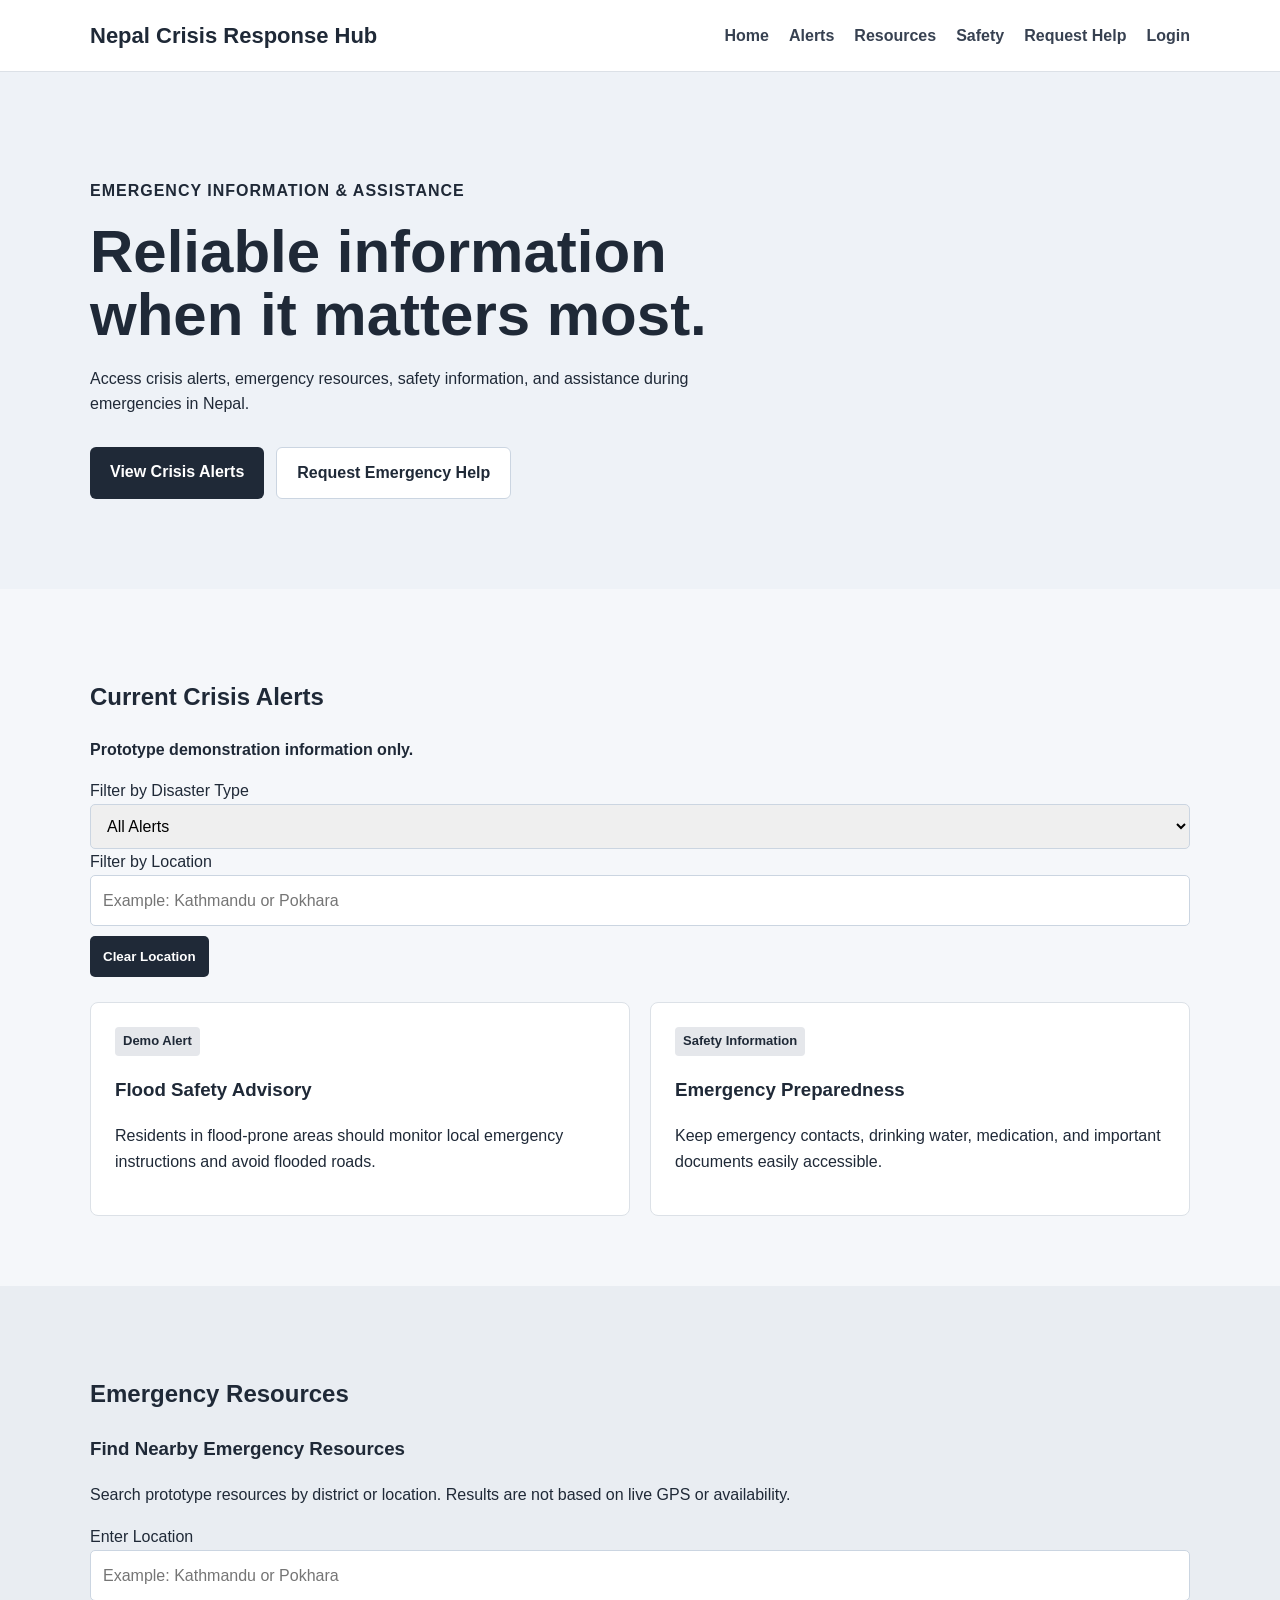
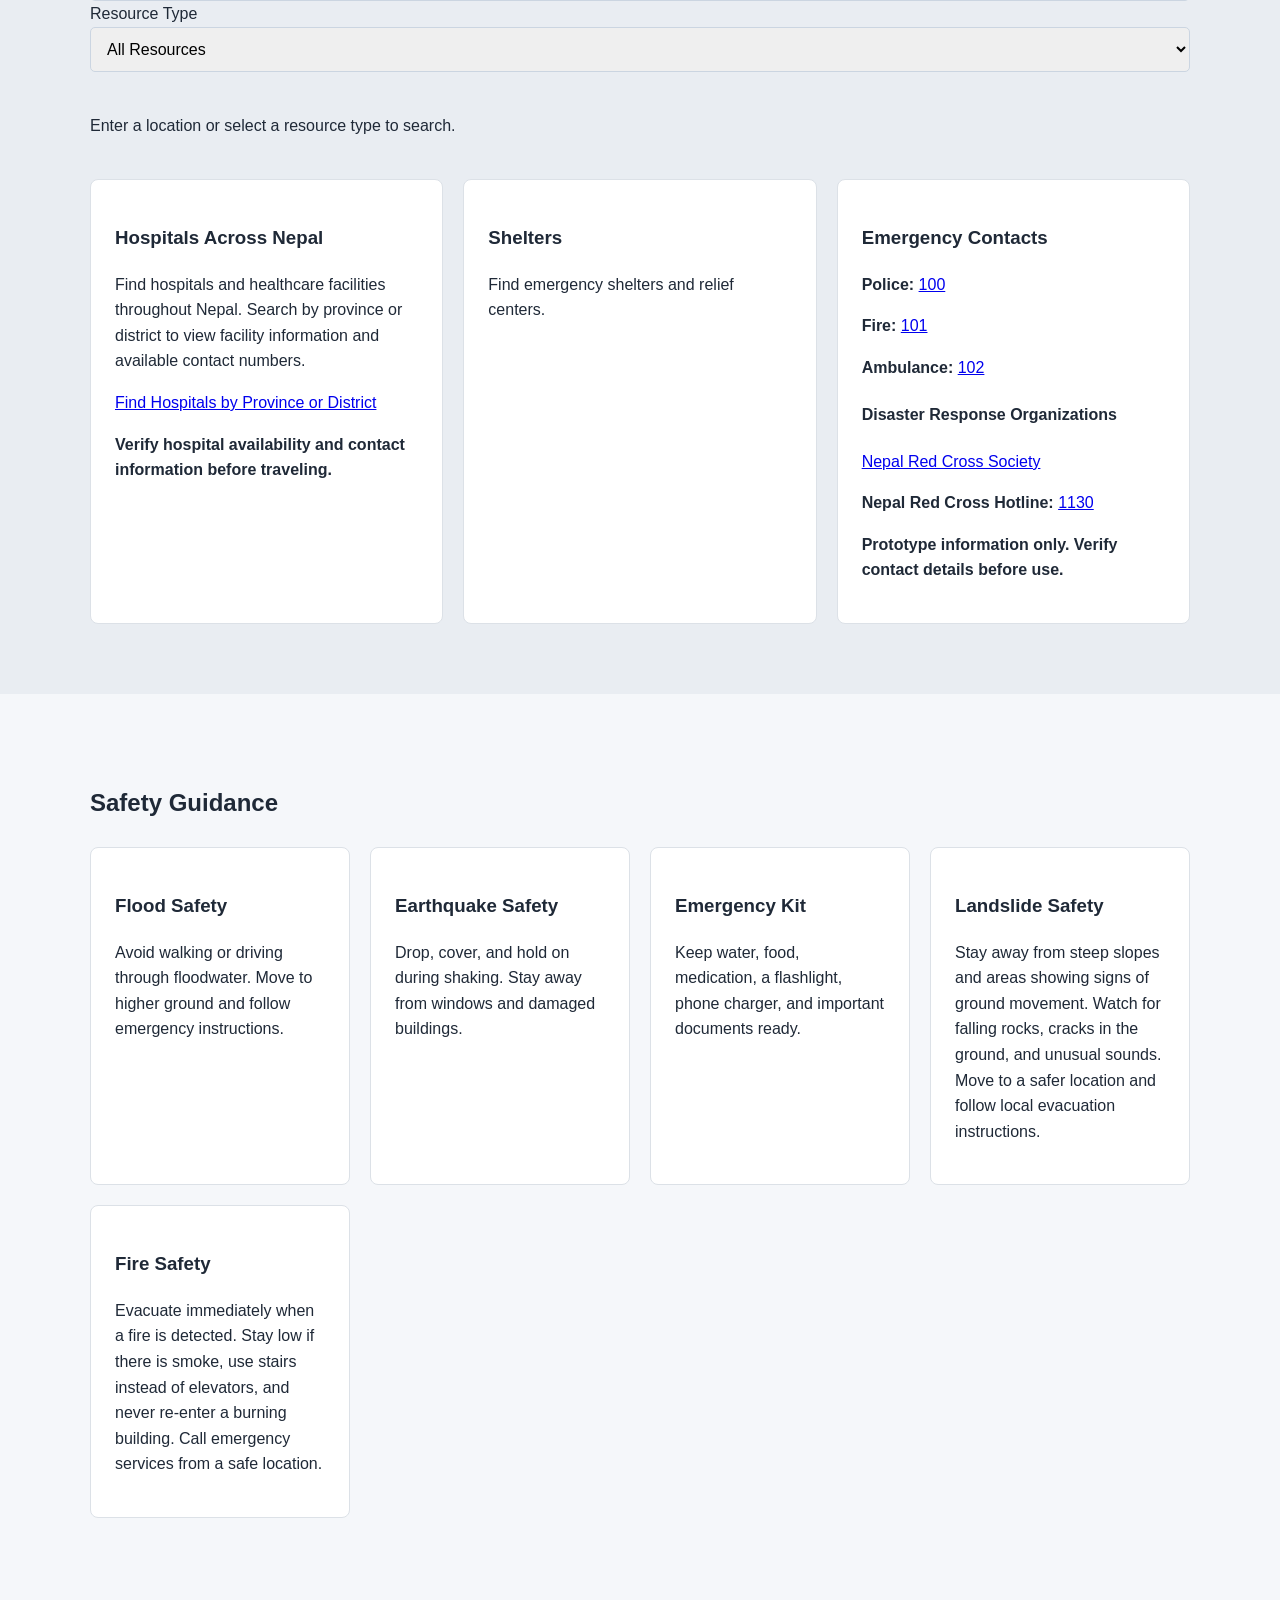
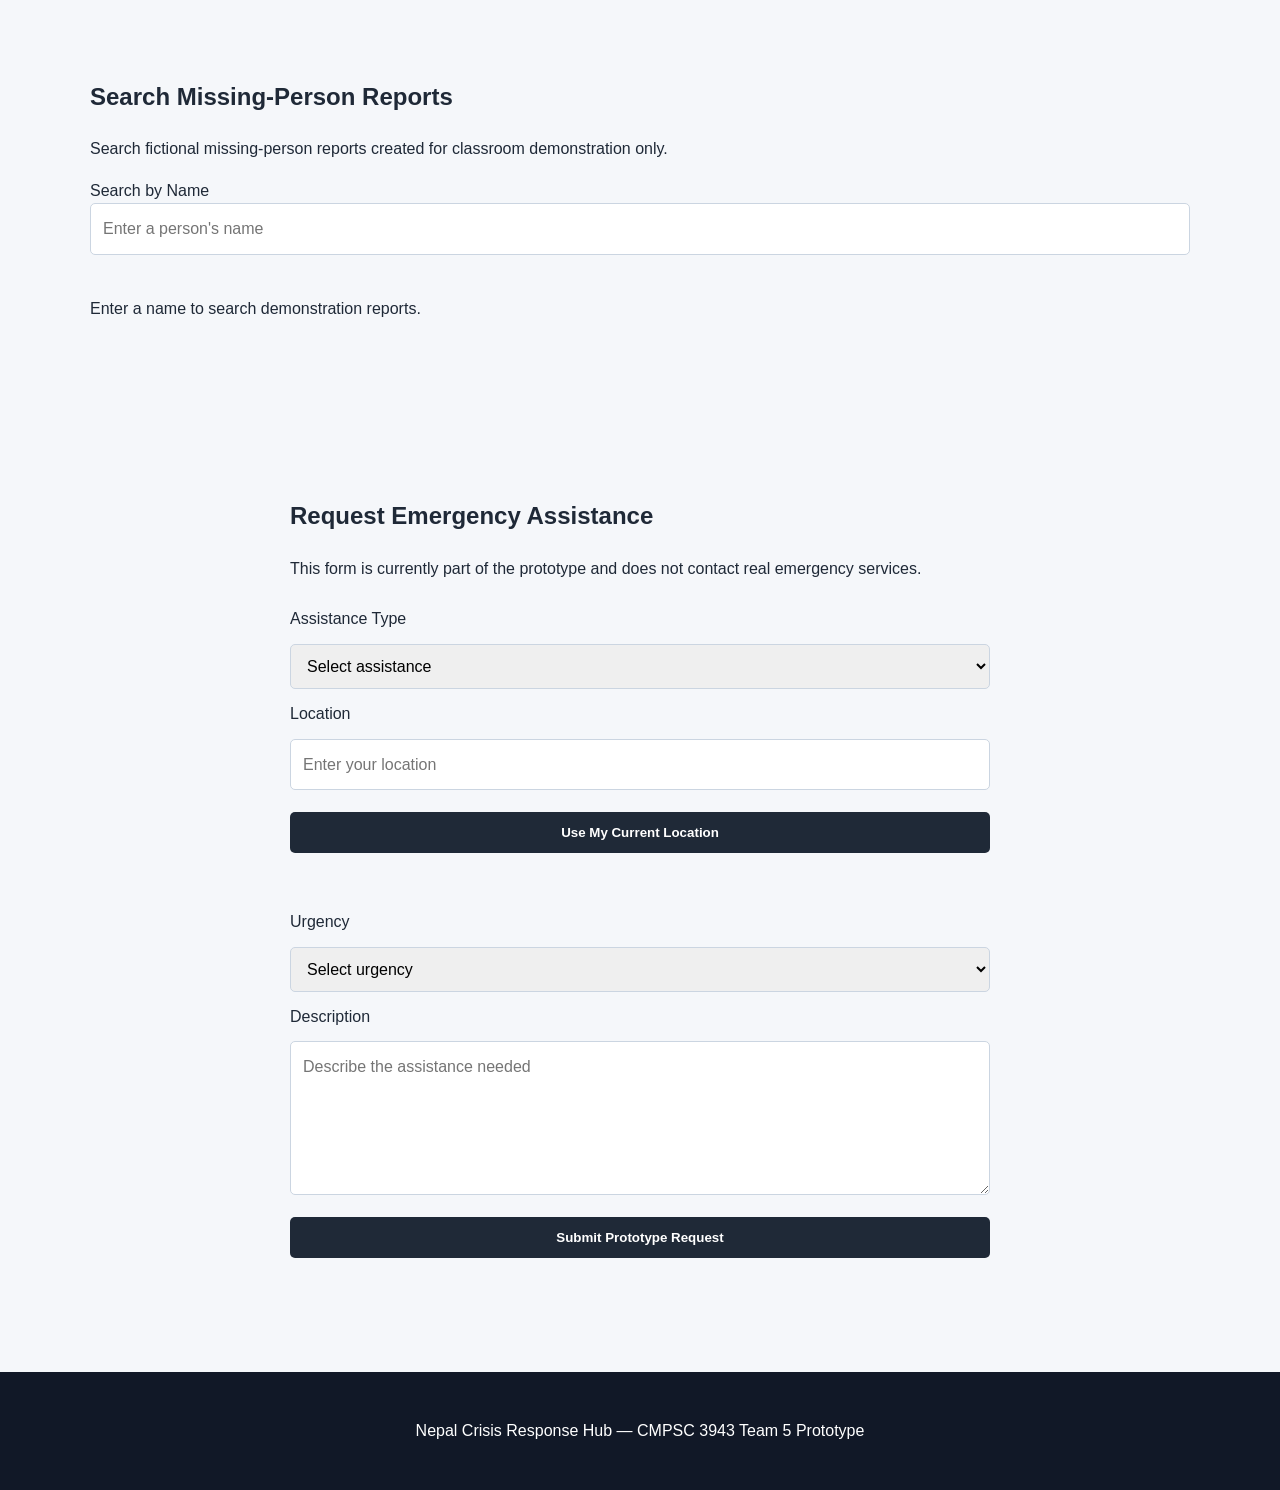
==== frontend/index.html @ 5d05117b "Add missing person report search" ====
<!DOCTYPE html>
<html lang="en">
<head>
    <meta charset="UTF-8">
    <meta name="viewport" content="width=device-width, initial-scale=1.0">
    <title>Nepal Crisis Response Hub</title>
    <link rel="stylesheet" href="css/style.css">
</head>

<body>

<header>
    <div class="container nav">
        <h1>Nepal Crisis Response Hub</h1>

       <nav>
    <a href="index.html">Home</a>
    <a href="#alerts">Alerts</a>
    <a href="#resources">Resources</a>
    <a href="#safety">Safety</a>
    <a href="#help">Request Help</a>
<a href="login.html" id="authNavLink">Login</a>
</nav>
    </div>
</header>

<main>

    <section class="hero">
        <div class="container">
            <p class="label">Emergency Information & Assistance</p>

            <h2>Reliable information when it matters most.</h2>

            <p>
                Access crisis alerts, emergency resources, safety information,
                and assistance during emergencies in Nepal.
            </p>

            <div class="hero-buttons">
                <a class="button primary" href="#alerts">View Crisis Alerts</a>
                <a class="button secondary" href="#help">Request Emergency Help</a>
            </div>
        </div>
    </section>


    <section id="alerts" class="section">
    <div class="container">

        
<div id="emergencyNotifications" class="card" hidden>
    <h3>Emergency Notifications</h3>
    <p>New simulated crisis alerts are available.</p>

    <div id="notificationList"></div>
</div>


        <h2>Current Crisis Alerts</h2>

        <p class="prototype-warning">
            Prototype demonstration information only.
        </p>

        
        <div class="alert-filter">
            <label for="alertTypeFilter">
                Filter by Disaster Type
            </label>

            <select id="alertTypeFilter">
                <option value="all">All Alerts</option>
                <option value="Flood">Flood</option>
                <option value="Earthquake">Earthquake</option>
                <option value="Landslide">Landslide</option>
                <option value="Severe Weather">Severe Weather</option>
                <option value="Public Safety">Public Safety</option>
                <option value="Fire">Fire</option>
                <option value="Other">Other</option>
            </select>
        </div>

        
        <div class="alert-location-filter">
            <label for="alertLocationFilter">
                Filter by Location
            </label>

            <input
                type="search"
                id="alertLocationFilter"
                placeholder="Example: Kathmandu or Pokhara"
            >

            <button type="button" id="clearAlertLocation">
                Clear Location
            </button>
        </div>



        <div class="cards" id="alertsContainer">

            <article class="card">
                <span class="badge">Demo Alert</span>

                <h3>Flood Safety Advisory</h3>

                <p>
                    Residents in flood-prone areas should monitor local
                    emergency instructions and avoid flooded roads.
                </p>
            </article>

            <article class="card">
                <span class="badge">Safety Information</span>

                <h3>Emergency Preparedness</h3>

                <p>
                    Keep emergency contacts, drinking water, medication,
                    and important documents easily accessible.
                </p>
            </article>

        </div>

        <p id="noMatchingAlerts" hidden>
    No crisis alerts match your selected filters.
</p>

    </div>
</section>


    <section id="resources" class="section alternate">
        <div class="container">

            <h2>Emergency Resources</h2>

           
<div class="resource-search">
    <h3>Find Nearby Emergency Resources</h3>

    <p>
        Search prototype resources by district or location.
        Results are not based on live GPS or availability.
    </p>

    <label for="resourceSearch">Enter Location</label>
    <input
        type="search"
        id="resourceSearch"
        placeholder="Example: Kathmandu or Pokhara"
    >

    <label for="resourceType">Resource Type</label>
    <select id="resourceType">
        <option value="all">All Resources</option>
        <option value="hospital">Hospitals</option>
        <option value="shelter">Shelters</option>
        <option value="relief">Relief Centers</option>
    </select>

    <div id="resourceResults" class="cards">
        <p>Enter a location or select a resource type to search.</p>
    </div>
</div>
 

            <div class="cards">

               

<article class="card">
    <h3>Hospitals Across Nepal</h3>

    <p>
        Find hospitals and healthcare facilities
        throughout Nepal. Search by province or
        district to view facility information
        and available contact numbers.
    </p>

    <p>
        <a href="https://freehealth.mohp.gov.np/"
           target="_blank"
           rel="noopener noreferrer">
            Find Hospitals by Province or District
        </a>
    </p>

    <p class="prototype-warning">
        Verify hospital availability and contact
        information before traveling.
    </p>
</article>



                <article class="card">
                    <h3>Shelters</h3>
                    <p>Find emergency shelters and relief centers.</p>
                </article>

    
<article class="card">
    <h3>Emergency Contacts</h3>

    <p><strong>Police:</strong>
        <a href="tel:100">100</a>
    </p>

    <p><strong>Fire:</strong>
        <a href="tel:101">101</a>
    </p>

    <p><strong>Ambulance:</strong>
        <a href="tel:102">102</a>
    </p>

  
    <h4>Disaster Response Organizations</h4>
    <p>
        <a href="https://nrcs.org//"
           target="_blank" rel="noopener noreferrer">
            Nepal Red Cross Society
        </a>
    </p>

<p>
    <strong>Nepal Red Cross Hotline:</strong>
    <a href="tel:1130">1130</a>
</p>

    <p class="prototype-warning">
        Prototype information only.
        Verify contact details before use.
    </p>
</article>


            </div>

        </div>
    </section>
    <section id="safety" class="section">
    <div class="container">

        <h2>Safety Guidance</h2>

        <div class="cards">

            <article class="card">
                <h3>Flood Safety</h3>
                <p>
                    Avoid walking or driving through floodwater.
                    Move to higher ground and follow emergency instructions.
                </p>
            </article>

            <article class="card">
                <h3>Earthquake Safety</h3>
                <p>
                    Drop, cover, and hold on during shaking.
                    Stay away from windows and damaged buildings.
                </p>
            </article>

            <article class="card">
                <h3>Emergency Kit</h3>
                <p>
                    Keep water, food, medication, a flashlight,
                    phone charger, and important documents ready.
                </p>
            </article>

<article class="card">
    <h3>Landslide Safety</h3>
    <p>
        Stay away from steep slopes and areas showing
        signs of ground movement. Watch for falling rocks,
        cracks in the ground, and unusual sounds.
        Move to a safer location and follow
        local evacuation instructions.
    </p>
</article>

<article class="card">
    <h3>Fire Safety</h3>
    <p>
        Evacuate immediately when a fire is detected.
        Stay low if there is smoke, use stairs
        instead of elevators, and never re-enter
        a burning building. Call emergency services
        from a safe location.
    </p>
</article>

        </div>

    </div>
</section>


<section id="missingPersons" class="section">
    <div class="container">
        <h2>Search Missing-Person Reports</h2>

        <p>
            Search fictional missing-person reports created
            for classroom demonstration only.
        </p>

        <label for="missingPersonSearch">
            Search by Name
        </label>

        <input
            type="search"
            id="missingPersonSearch"
            placeholder="Enter a person's name"
        >

        <div id="missingPersonResults" class="cards">
            <p>Enter a name to search demonstration reports.</p>
        </div>
    </div>
</section>


    <section id="help" class="section">
        <div class="container form-container">

            <h2>Request Emergency Assistance</h2>

            <p>
                This form is currently part of the prototype and does not
                contact real emergency services.
            </p>

            <form id="helpForm">

                <label for="assistance">
                    Assistance Type
                </label>

                <select id="assistance" required>
                    <option value="">Select assistance</option>
                    <option>Medical Assistance</option>
                    <option>Rescue</option>
                    <option>Food</option>
                    <option>Shelter</option>
                    <option>Other</option>
                </select>


                <label for="location">
                    Location
                </label>

                <input
                    id="location"
                    type="text"
                    placeholder="Enter your location"
                    required
                >

                
    <button type="button" id="useCurrentLocation">
    Use My Current Location
    </button>

    <p id="locationMessage" role="status"></p>


                <label for="urgency">
                    Urgency
                </label>

                <select id="urgency" required>
                    <option value="">Select urgency</option>
                    <option>Low</option>
                    <option>Medium</option>
                    <option>High</option>
                    <option>Critical</option>
                </select>


                <label for="description">
                    Description
                </label>

                <textarea
                    id="description"
                    rows="5"
                    placeholder="Describe the assistance needed"
                    required
                ></textarea>


                <button type="submit">
                    Submit Prototype Request
                </button>

                <p id="formMessage"></p>

            </form>

        </div>
    </section>

</main>


<footer>
    <div class="container">
        <p>
            Nepal Crisis Response Hub — CMPSC 3943 Team 5 Prototype
        </p>
    </div>
</footer>


<script src="js/app.js"></script>

</body>
</html>
---- frontend/css/style.css ----
* {
    box-sizing: border-box;
}

body {
    margin: 0;
    font-family: Arial, Helvetica, sans-serif;
    background: #f5f7fa;
    color: #1f2937;
    line-height: 1.6;
}

.container {
    width: min(1100px, 90%);
    margin: auto;
}

header {
    background: #ffffff;
    border-bottom: 1px solid #dce1e7;
}

.nav {
    display: flex;
    align-items: center;
    justify-content: space-between;
    gap: 20px;
    padding: 18px 0;
}

.nav h1 {
    margin: 0;
    font-size: 22px;
}

nav {
    display: flex;
    gap: 20px;
}

nav a {
    text-decoration: none;
    color: #374151;
    font-weight: 600;
}

.hero {
    padding: 90px 0;
    background: #eef2f7;
}

.hero h2 {
    max-width: 700px;
    font-size: clamp(36px, 6vw, 60px);
    line-height: 1.05;
    margin: 10px 0 20px;
}

.hero p {
    max-width: 650px;
}

.label {
    font-weight: bold;
    text-transform: uppercase;
    letter-spacing: 1px;
}

.hero-buttons {
    display: flex;
    flex-wrap: wrap;
    gap: 12px;
    margin-top: 30px;
}

.button {
    display: inline-block;
    padding: 12px 20px;
    border-radius: 6px;
    text-decoration: none;
    font-weight: bold;
}

.primary {
    background: #1f2937;
    color: white;
}

.secondary {
    background: white;
    color: #1f2937;
    border: 1px solid #cbd5e1;
}

.section {
    padding: 70px 0;
}

.alternate {
    background: #e9edf2;
}

.cards {
    display: grid;
    grid-template-columns: repeat(auto-fit, minmax(220px, 1fr));
    gap: 20px;
    margin-top: 25px;
}

.card {
    background: white;
    border: 1px solid #dce1e7;
    border-radius: 8px;
    padding: 24px;
}

.badge {
    display: inline-block;
    background: #e5e7eb;
    padding: 4px 8px;
    border-radius: 4px;
    font-size: 13px;
    font-weight: bold;
}

.prototype-warning {
    font-weight: bold;
}

.form-container {
    max-width: 700px;
}

form {
    display: grid;
    gap: 12px;
    margin-top: 25px;
}

input,
select,
textarea {
    width: 100%;
    padding: 12px;
    font: inherit;
    border: 1px solid #cbd5e1;
    border-radius: 5px;
}

button {
    margin-top: 10px;
    padding: 13px;
    border: none;
    border-radius: 5px;
    background: #1f2937;
    color: white;
    font-weight: bold;
    cursor: pointer;
}

#formMessage {
    font-weight: bold;
}

footer {
    padding: 30px 0;
    background: #111827;
    color: white;
    text-align: center;
}

@media (max-width: 700px) {
    .nav {
        align-items: flex-start;
        flex-direction: column;
    }

    nav {
        flex-wrap: wrap;
    }

    .hero {
        padding: 60px 0;
    }
}
.auth-page {
    min-height: calc(100vh - 80px);
    display: flex;
    justify-content: center;
    align-items: center;
    padding: 50px 20px;
}

.auth-card {
    width: min(500px, 100%);
    background: white;
    border: 1px solid #dce1e7;
    border-radius: 8px;
    padding: 35px;
}

.auth-card h2 {
    margin-top: 0;
}

.auth-card form {
    margin-bottom: 20px;
}

.auth-card a {
    color: #1f2937;
    font-weight: bold;
}

#loginMessage,
#registerMessage {
    font-weight: bold;
    margin-top: 10px;
}
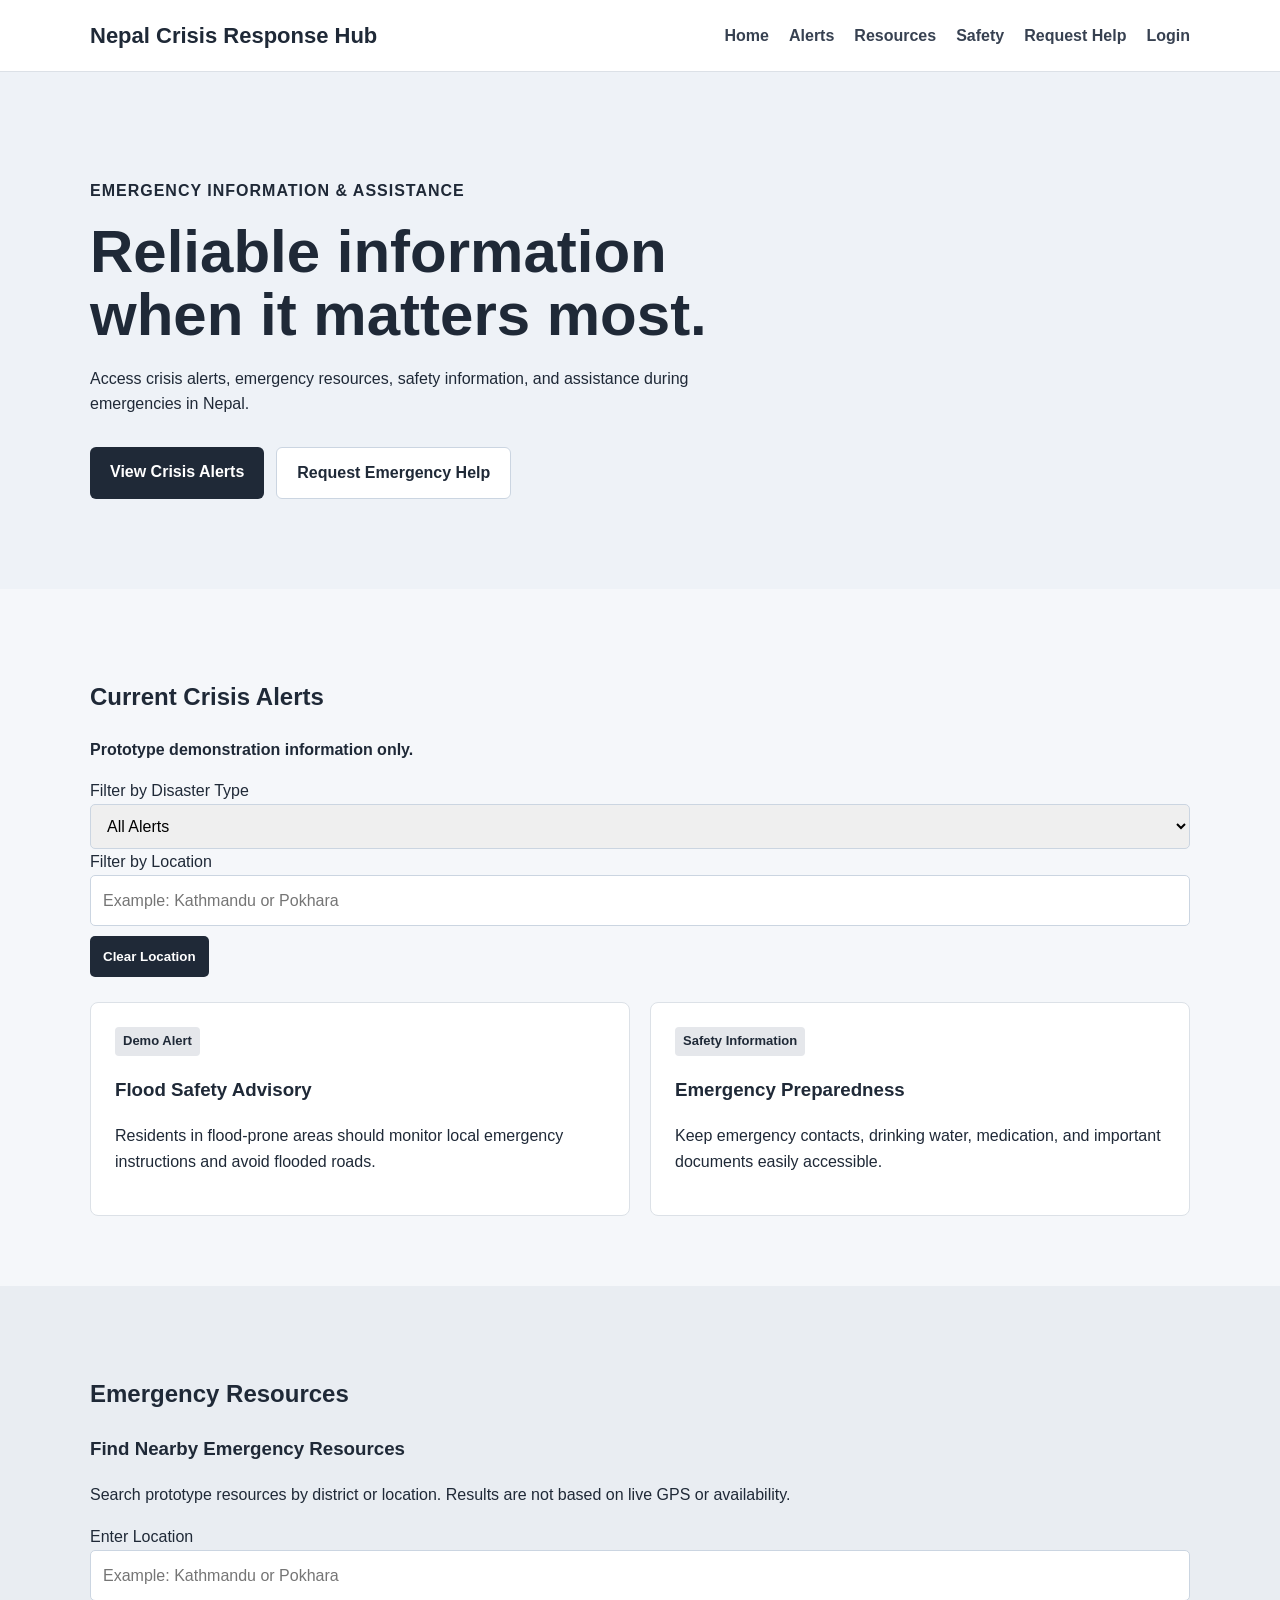
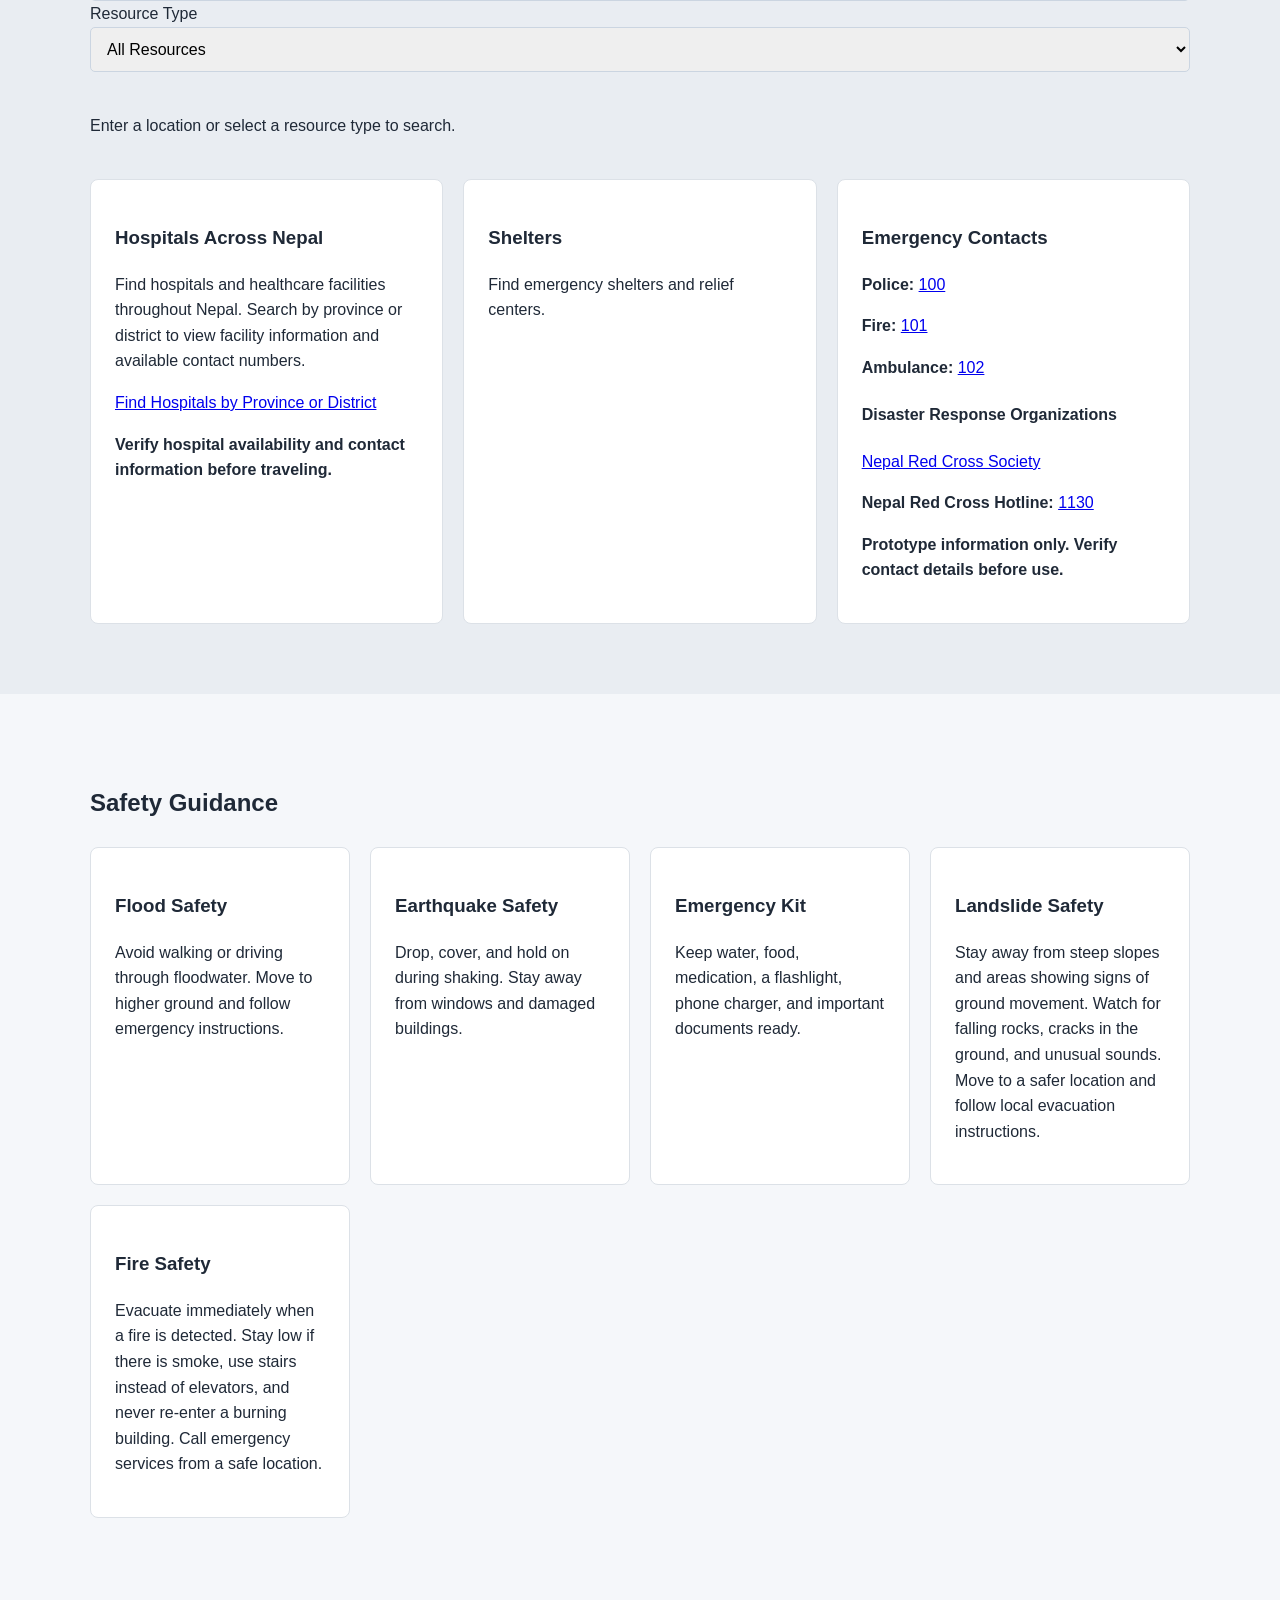
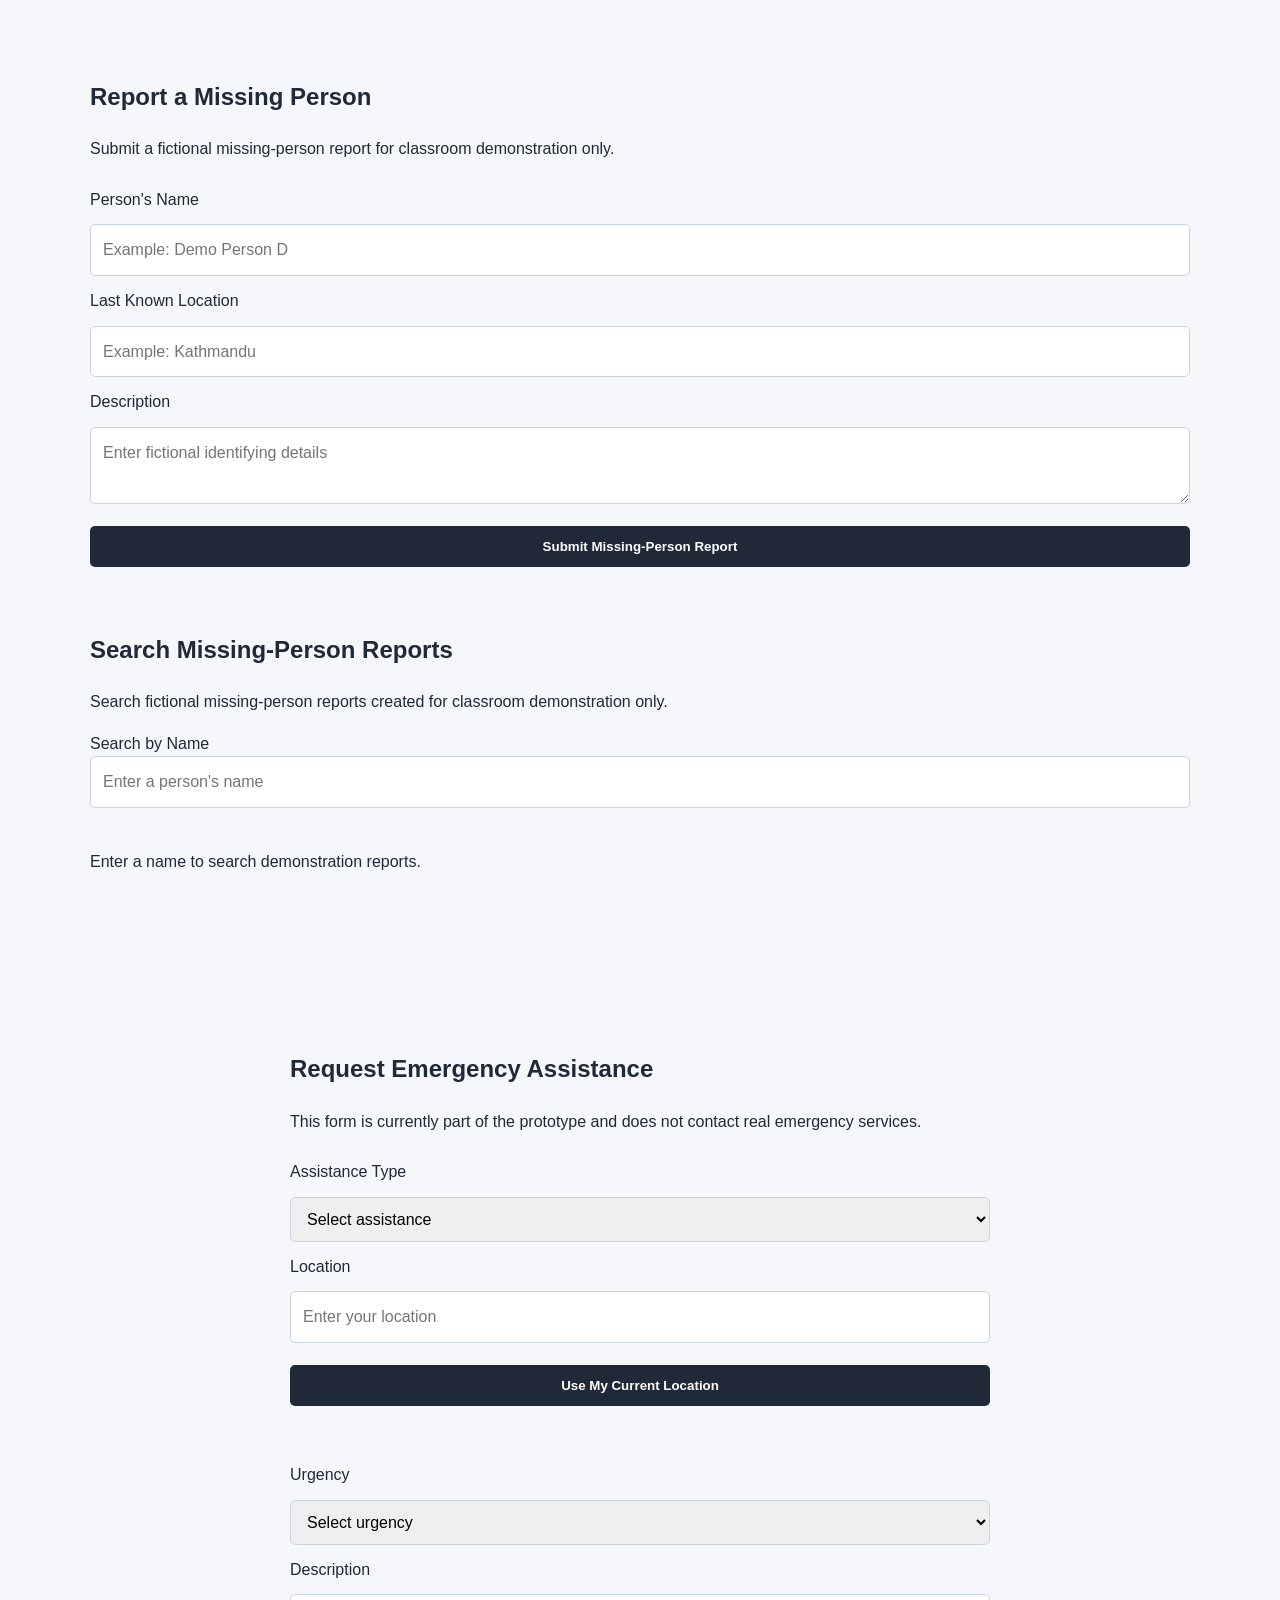
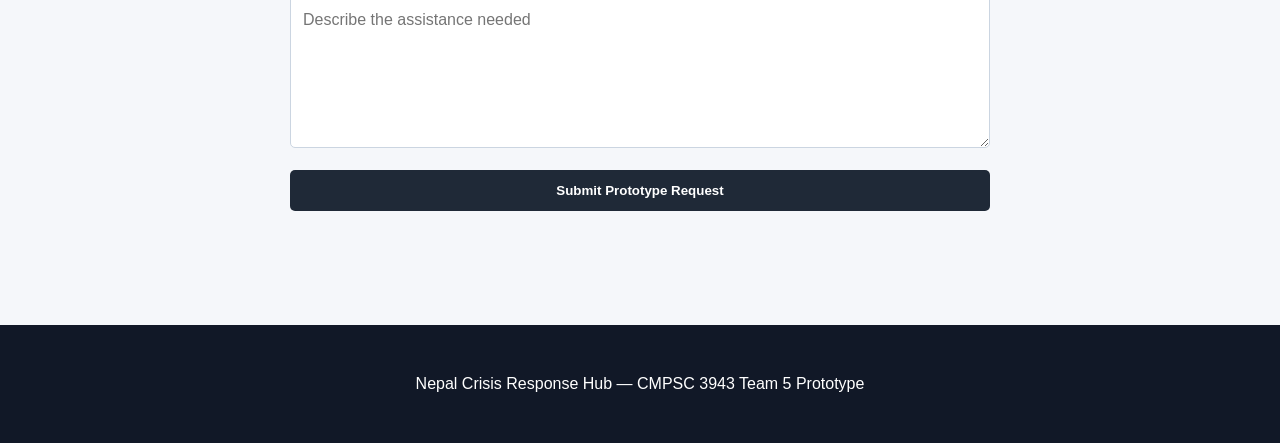
==== commit c084240f: "Add missing person reporting form" ====
--- a/frontend/index.html
+++ b/frontend/index.html
@@ -306,6 +306,47 @@
 
 <section id="missingPersons" class="section">
     <div class="container">
+
+        
+<h2>Report a Missing Person</h2>
+
+<p>
+    Submit a fictional missing-person report for
+    classroom demonstration only.
+</p>
+
+<form id="missingPersonForm">
+    <label for="missingPersonName">Person's Name</label>
+    <input
+        type="text"
+        id="missingPersonName"
+        placeholder="Example: Demo Person D"
+        required
+    >
+
+    <label for="missingPersonLocation">Last Known Location</label>
+    <input
+        type="text"
+        id="missingPersonLocation"
+        placeholder="Example: Kathmandu"
+        required
+    >
+
+    <label for="missingPersonDescription">Description</label>
+    <textarea
+        id="missingPersonDescription"
+        placeholder="Enter fictional identifying details"
+        required
+    ></textarea>
+
+    <button type="submit">
+        Submit Missing-Person Report
+    </button>
+
+    <p id="missingPersonMessage" role="status"></p>
+</form>
+
+
         <h2>Search Missing-Person Reports</h2>
 
         <p>
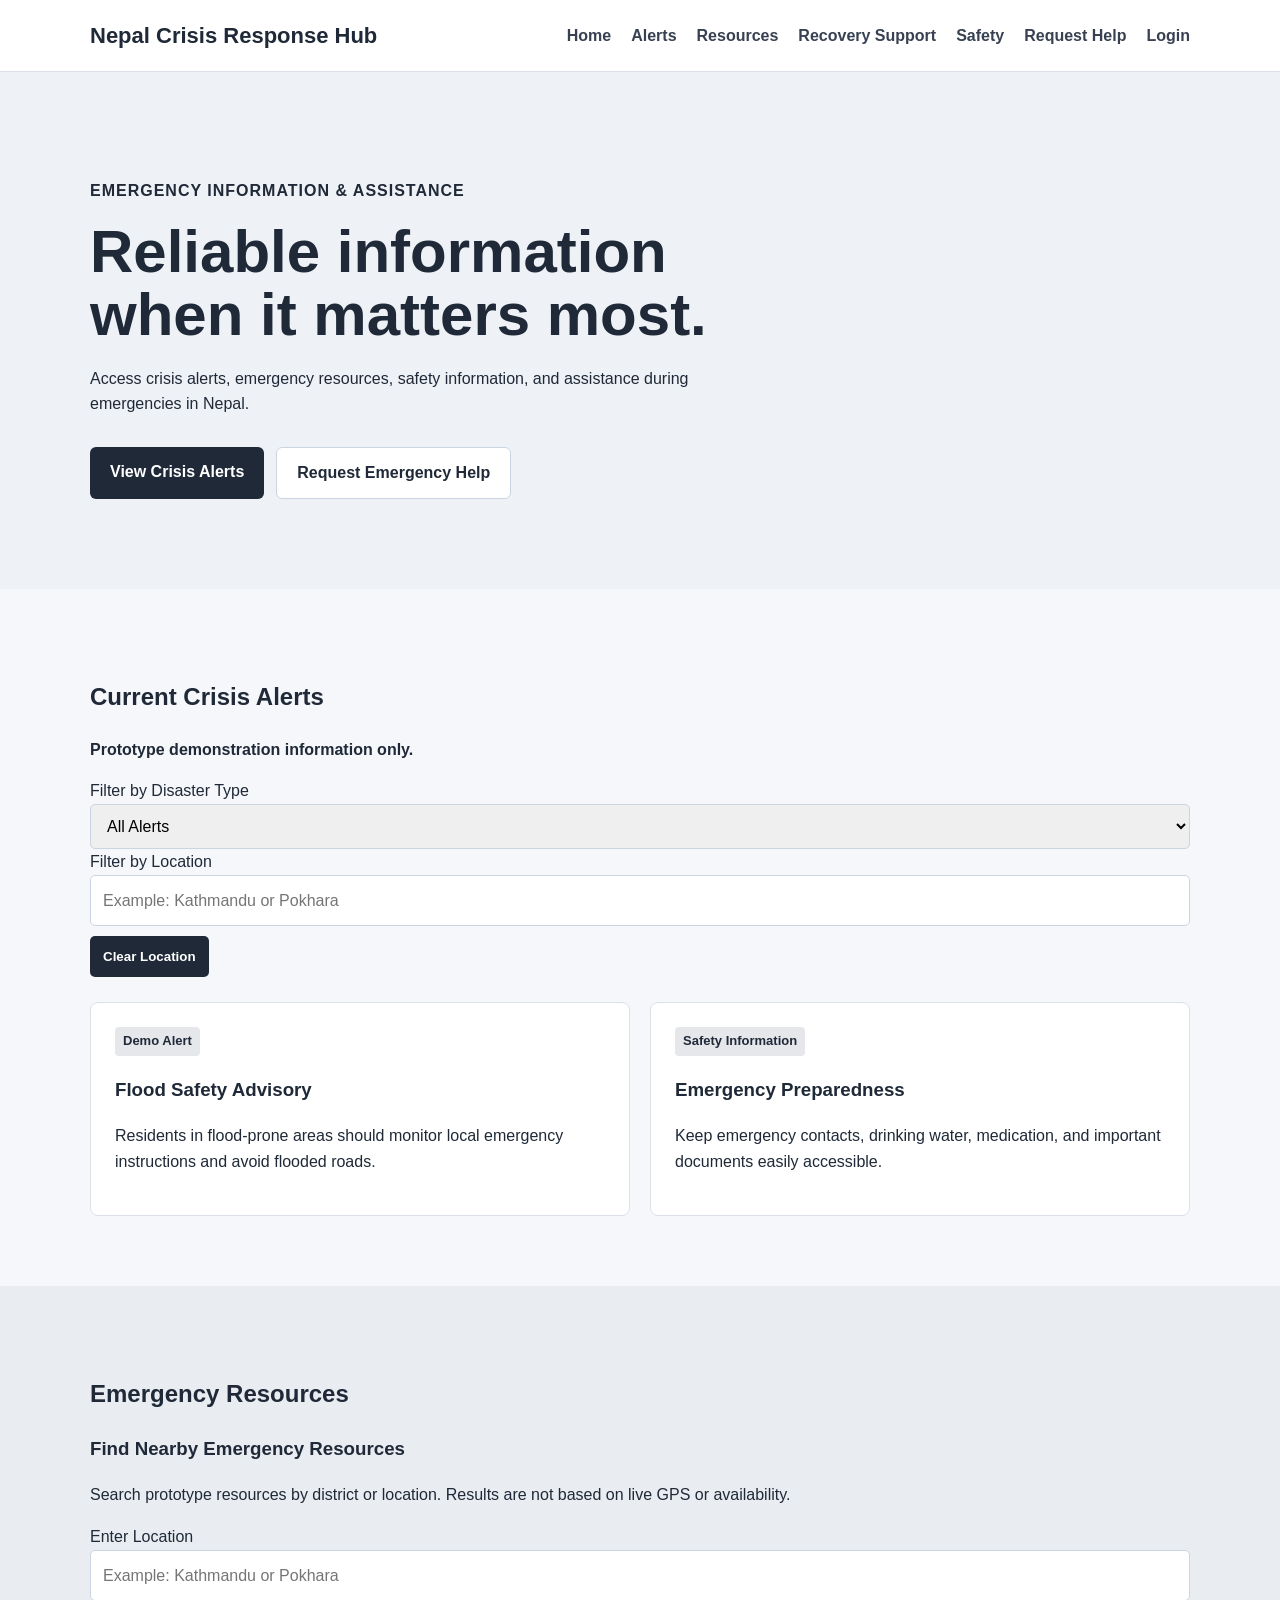
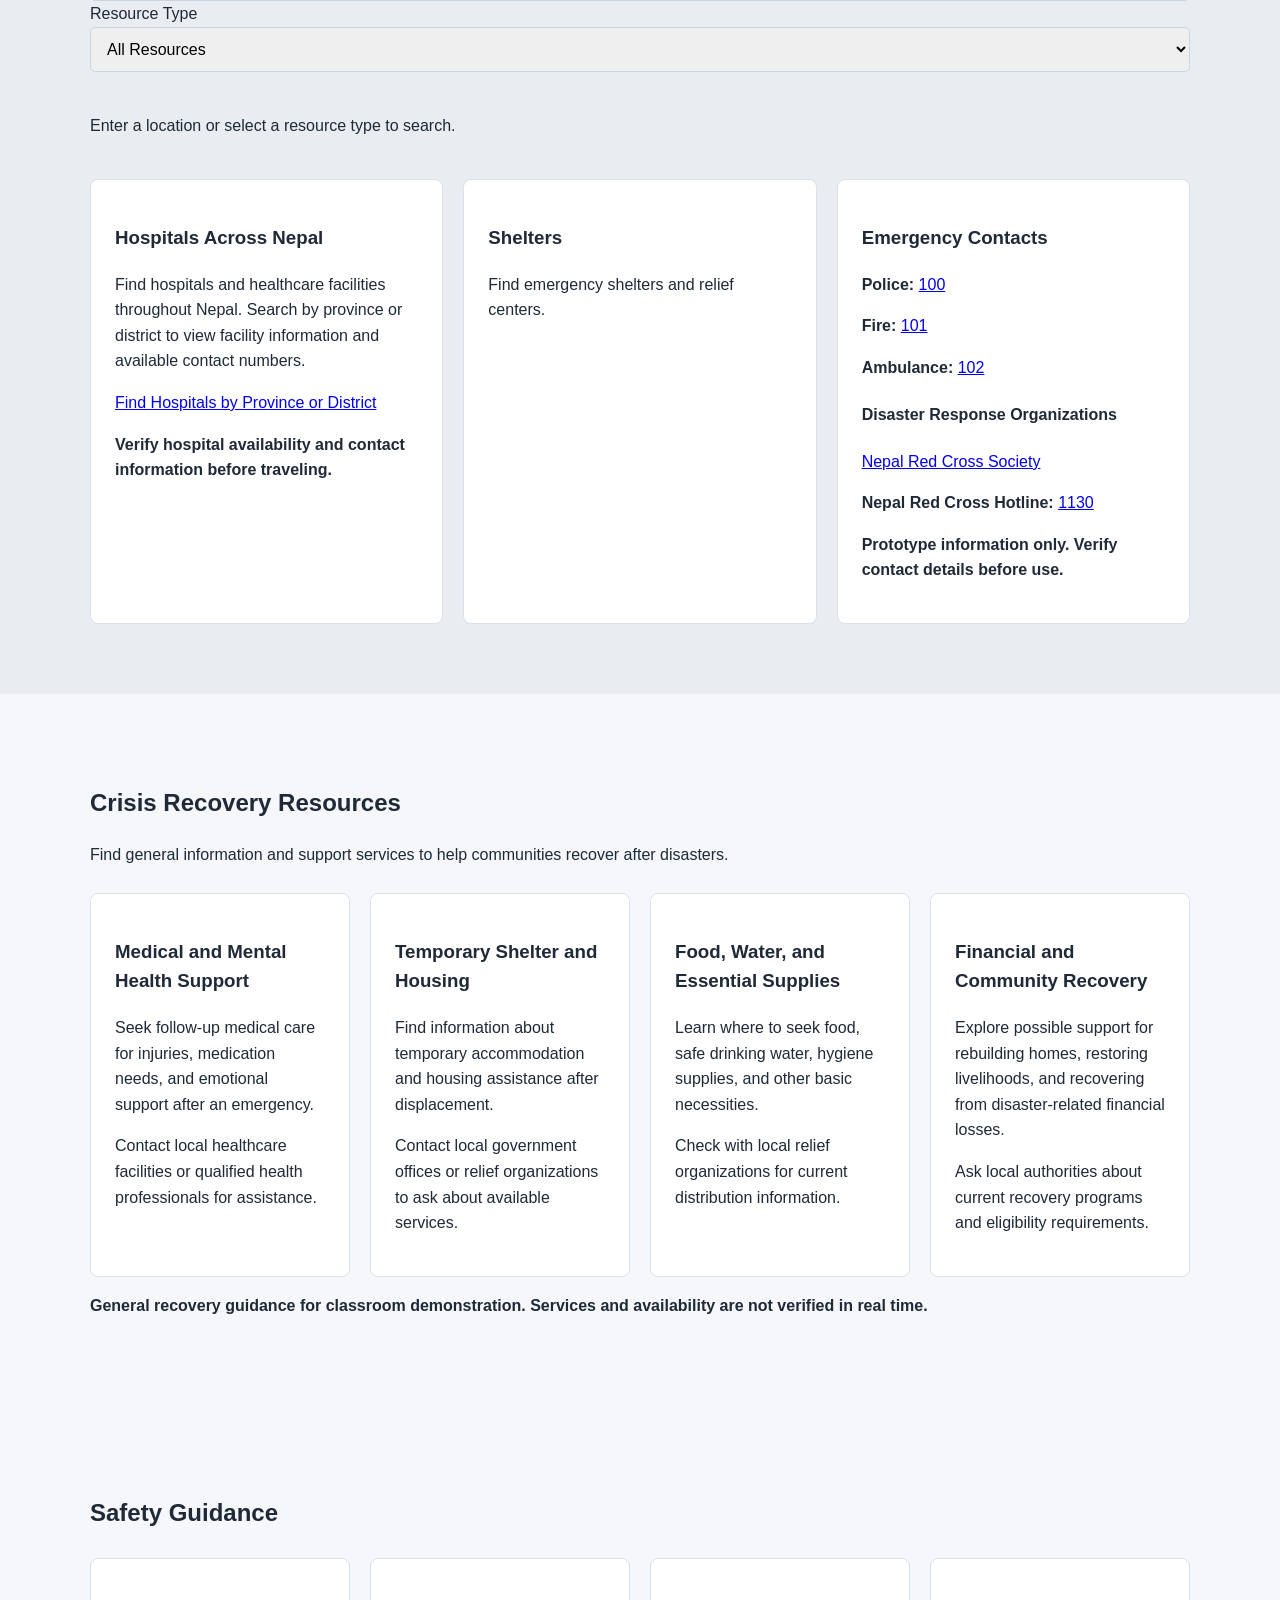
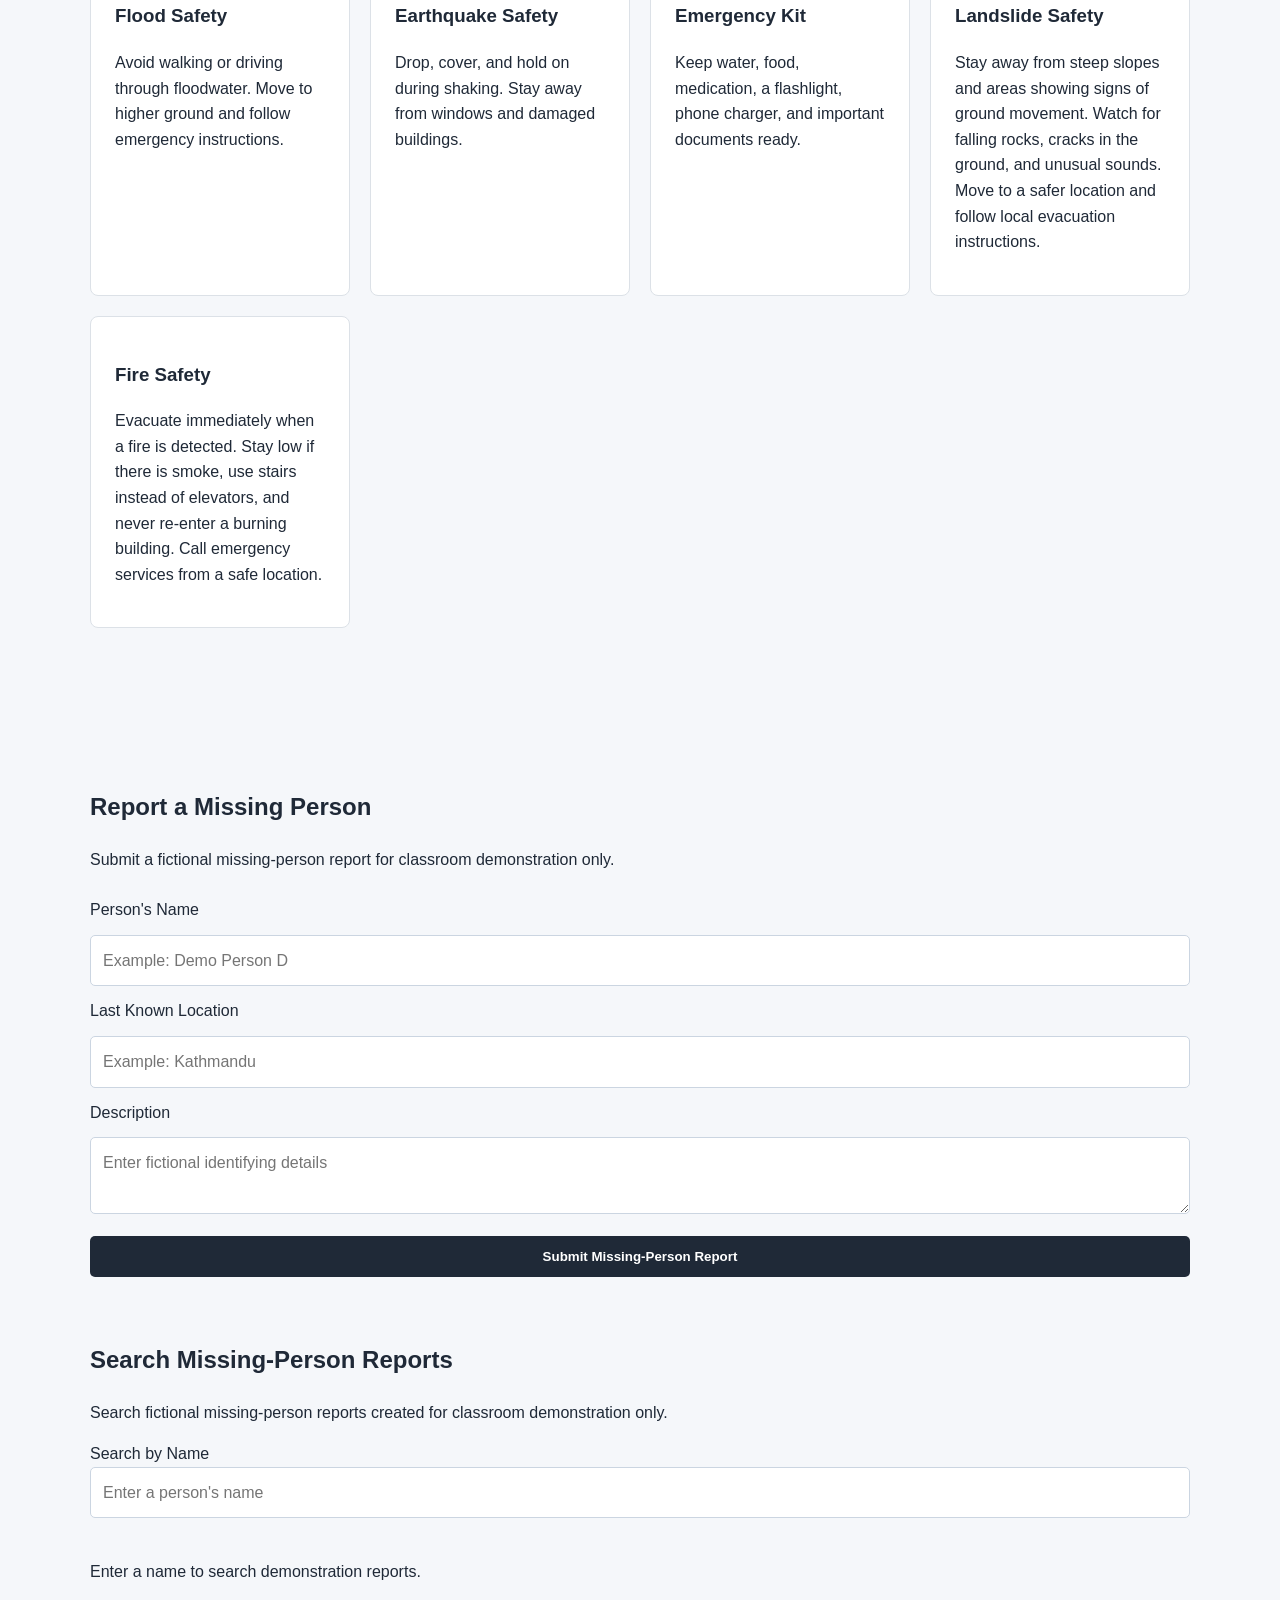
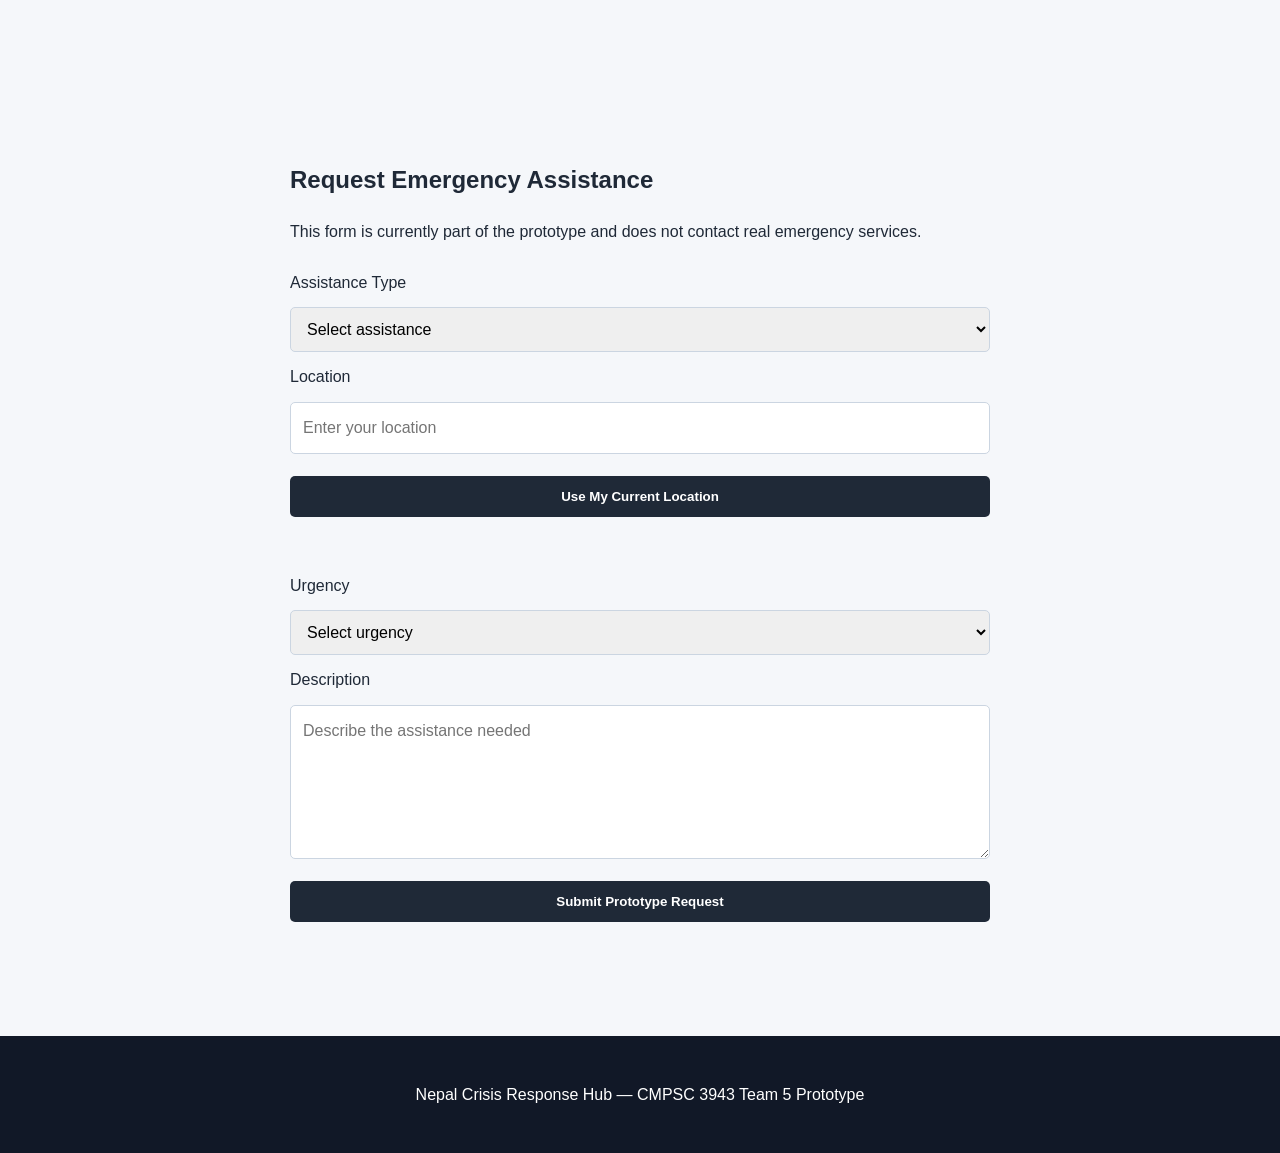
==== commit 7de2b992: "Add crisis recovery resources section" ====
--- a/frontend/index.html
+++ b/frontend/index.html
@@ -16,7 +16,8 @@
        <nav>
     <a href="index.html">Home</a>
     <a href="#alerts">Alerts</a>
-    <a href="#resources">Resources</a>
+    <a href="#resources">Resources</a>    
+    <a href="#recovery">Recovery Support</a>
     <a href="#safety">Safety</a>
     <a href="#help">Request Help</a>
 <a href="login.html" id="authNavLink">Login</a>
@@ -245,6 +246,77 @@
 
         </div>
     </section>
+
+    
+<section id="recovery" class="section">
+    <div class="container">
+        <h2>Crisis Recovery Resources</h2>
+
+        <p>
+            Find general information and support services
+            to help communities recover after disasters.
+        </p>
+
+        <div class="cards">
+            <article class="card">
+                <h3>Medical and Mental Health Support</h3>
+                <p>
+                    Seek follow-up medical care for injuries,
+                    medication needs, and emotional support
+                    after an emergency.
+                </p>
+                <p>
+                    Contact local healthcare facilities or
+                    qualified health professionals for assistance.
+                </p>
+            </article>
+
+            <article class="card">
+                <h3>Temporary Shelter and Housing</h3>
+                <p>
+                    Find information about temporary accommodation
+                    and housing assistance after displacement.
+                </p>
+                <p>
+                    Contact local government offices or relief
+                    organizations to ask about available services.
+                </p>
+            </article>
+
+            <article class="card">
+                <h3>Food, Water, and Essential Supplies</h3>
+                <p>
+                    Learn where to seek food, safe drinking water,
+                    hygiene supplies, and other basic necessities.
+                </p>
+                <p>
+                    Check with local relief organizations for
+                    current distribution information.
+                </p>
+            </article>
+
+            <article class="card">
+                <h3>Financial and Community Recovery</h3>
+                <p>
+                    Explore possible support for rebuilding homes,
+                    restoring livelihoods, and recovering from
+                    disaster-related financial losses.
+                </p>
+                <p>
+                    Ask local authorities about current recovery
+                    programs and eligibility requirements.
+                </p>
+            </article>
+        </div>
+
+        <p class="prototype-warning">
+            General recovery guidance for classroom demonstration.
+            Services and availability are not verified in real time.
+        </p>
+    </div>
+</section>
+
+
     <section id="safety" class="section">
     <div class="container">
 
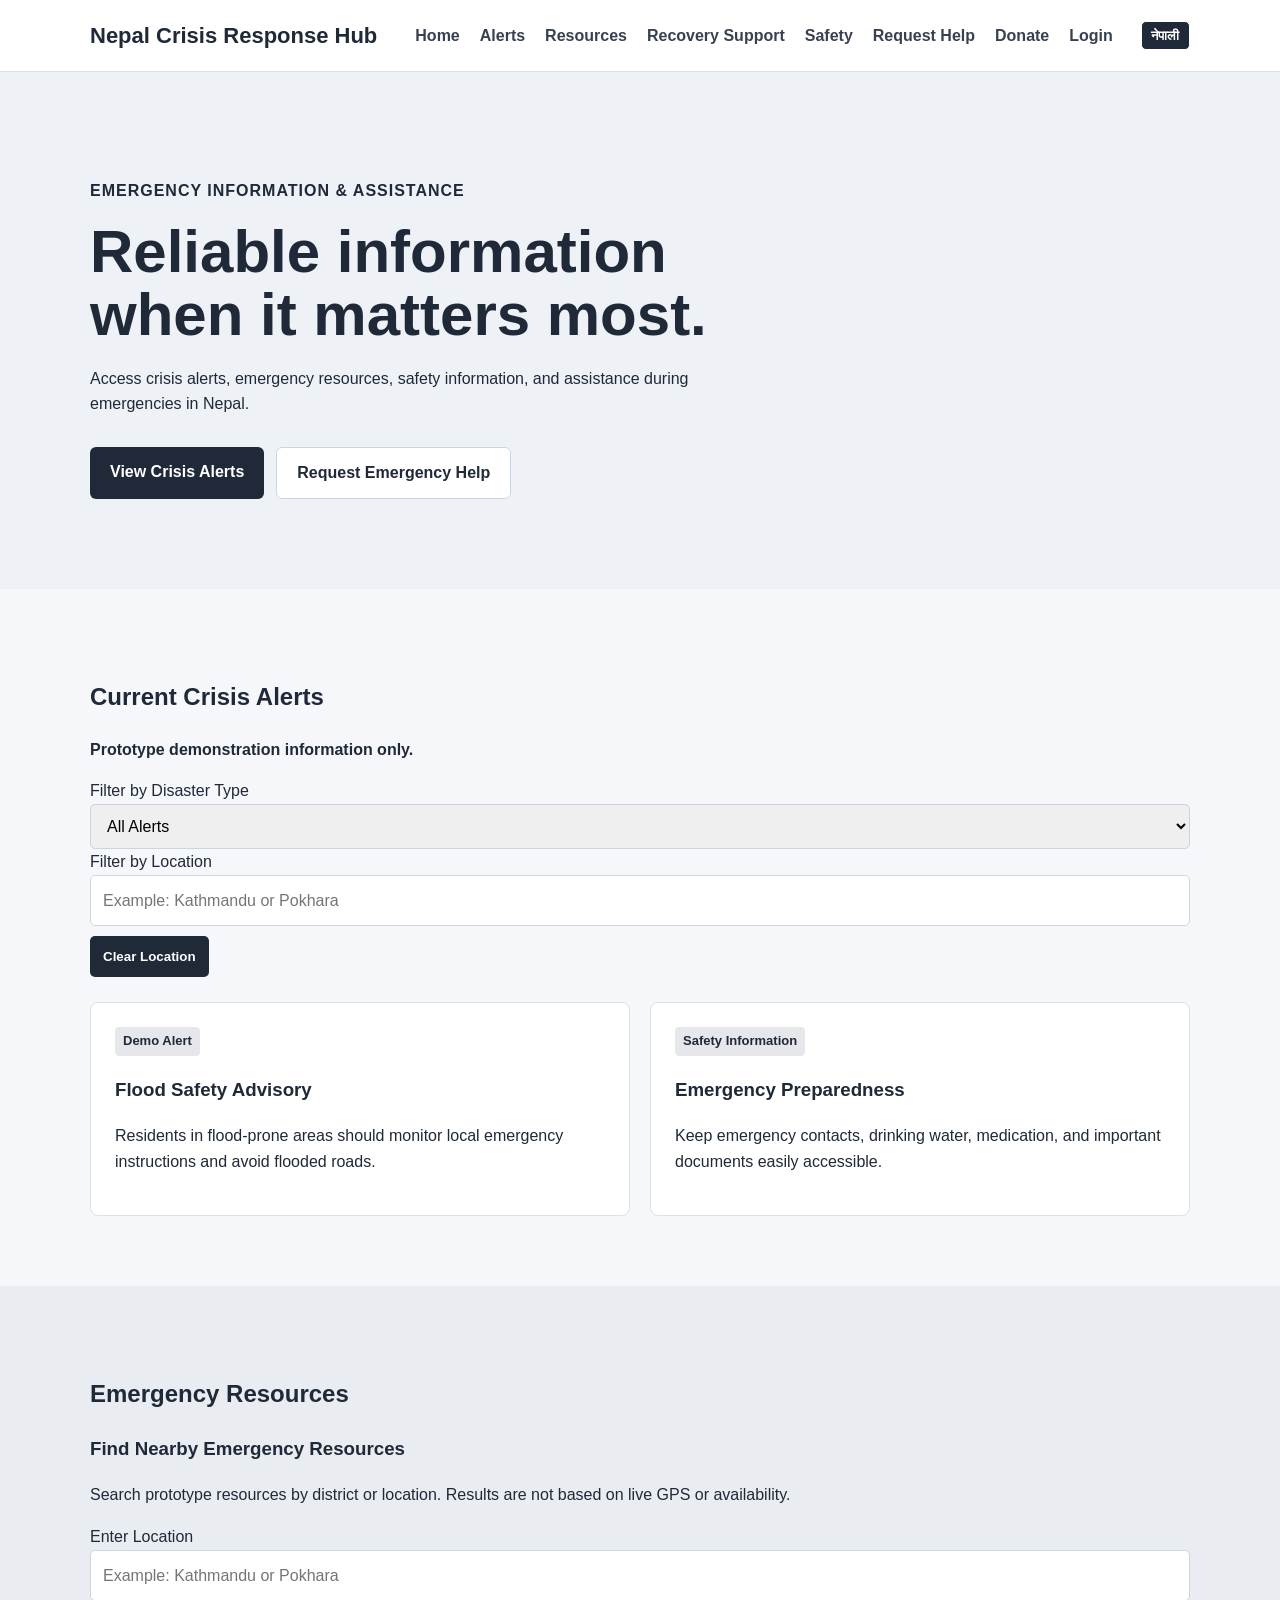
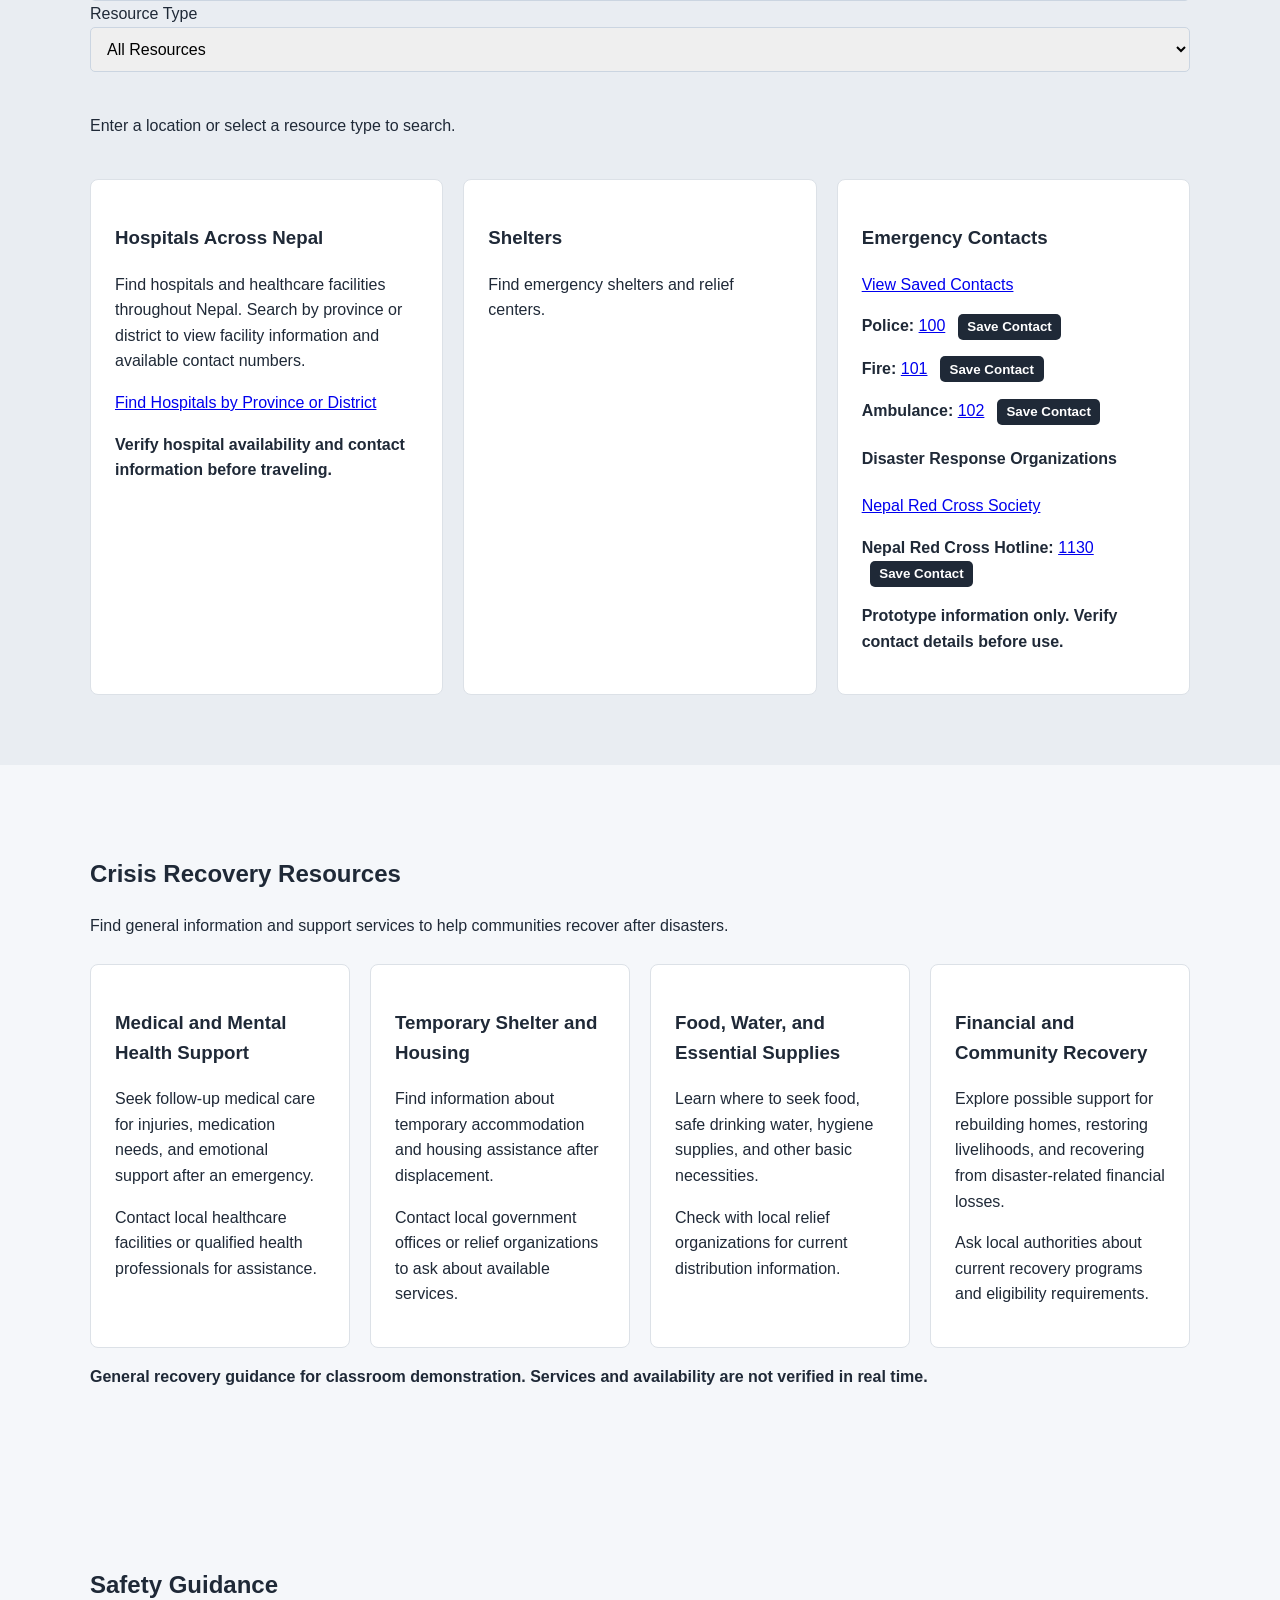
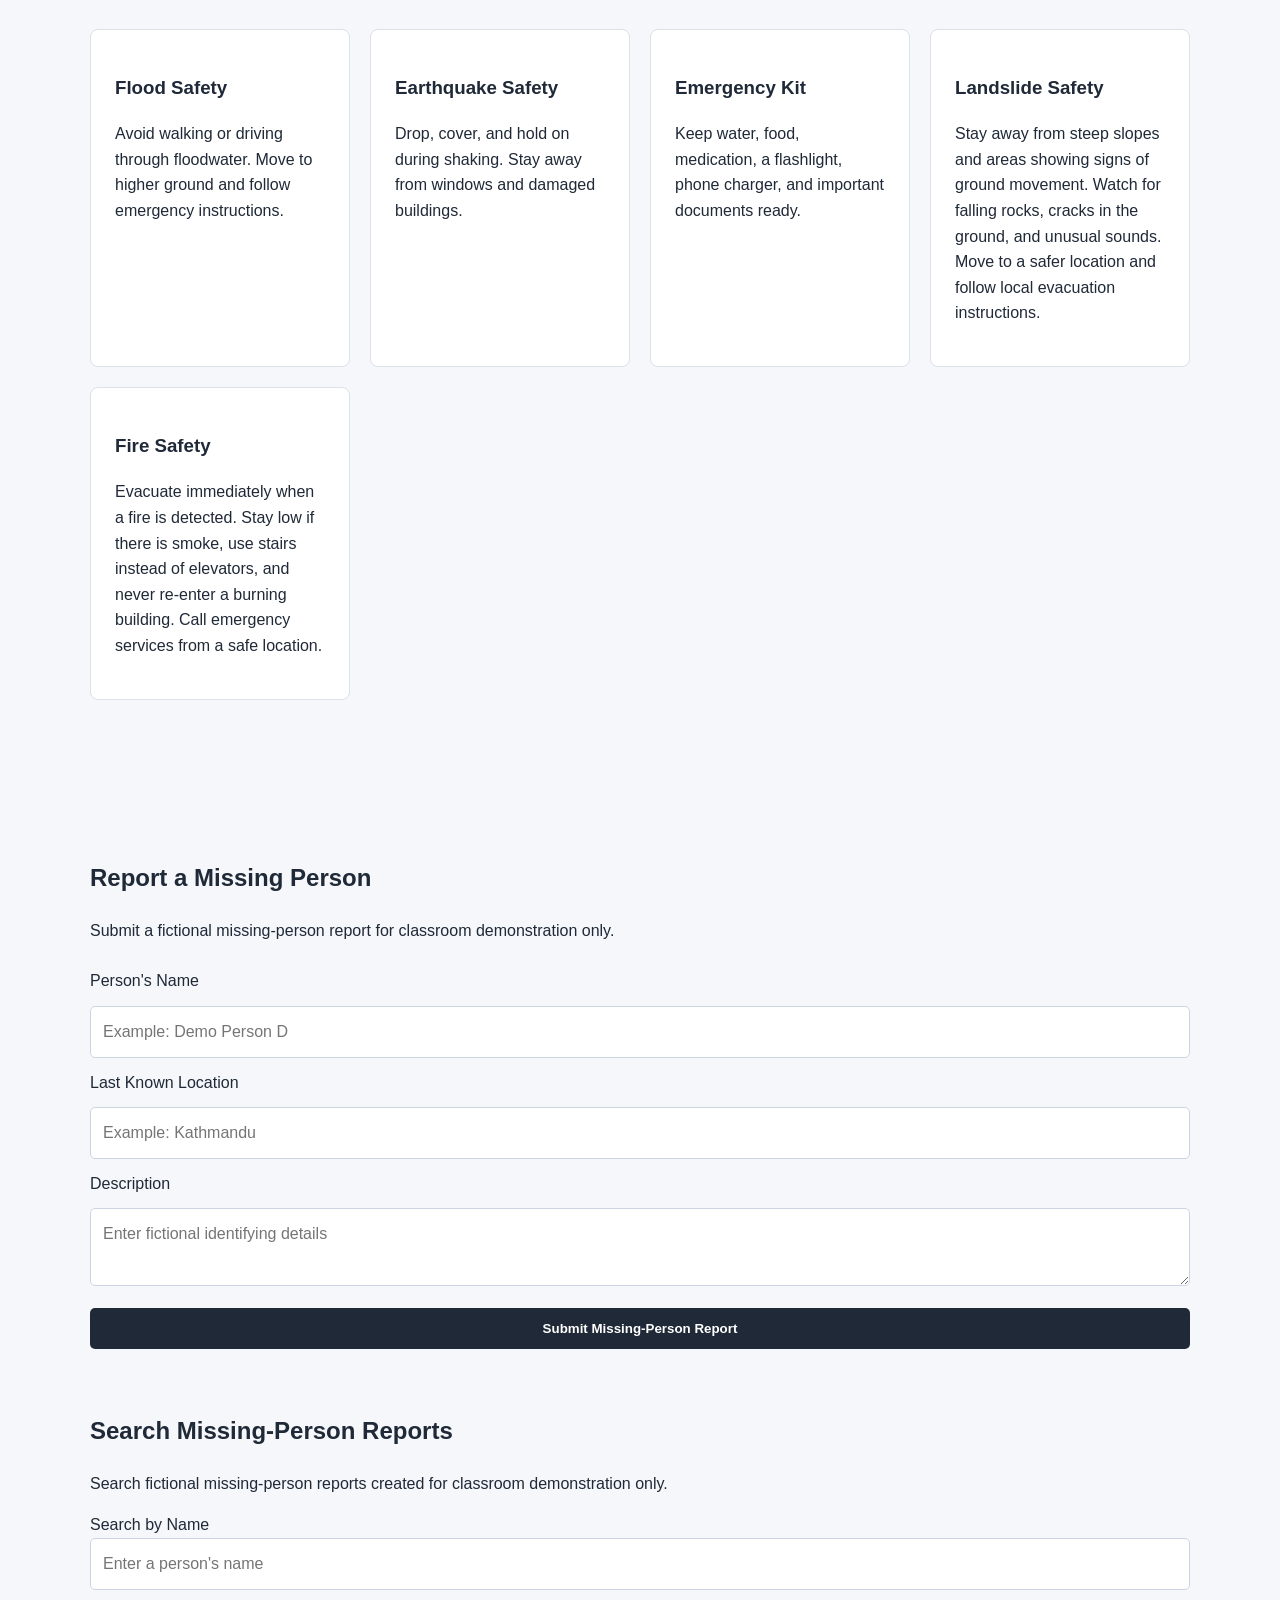
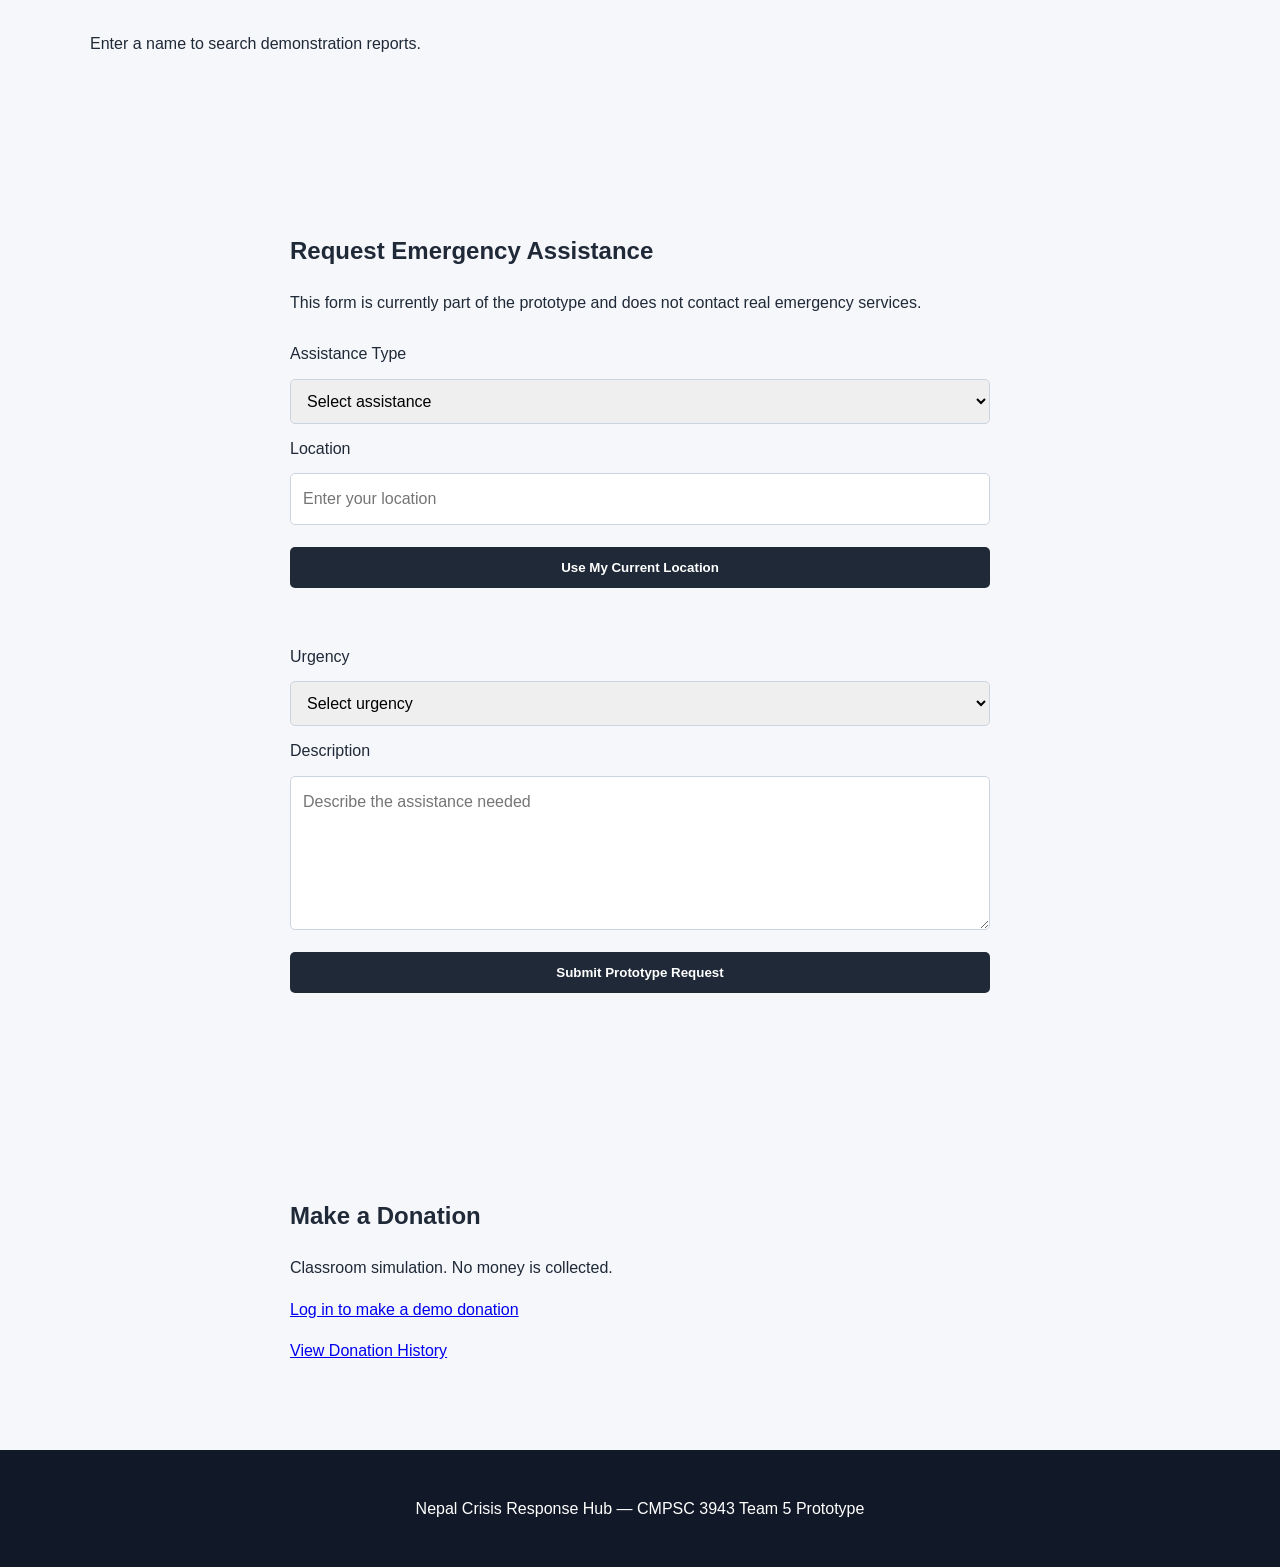
==== commit 54161d6d: "Finish Final Demo Features" ====
--- a/frontend/index.html
+++ b/frontend/index.html
@@ -20,8 +20,10 @@
     <a href="#recovery">Recovery Support</a>
     <a href="#safety">Safety</a>
     <a href="#help">Request Help</a>
+    <a href="#donate">Donate</a>
 <a href="login.html" id="authNavLink">Login</a>
-</nav>
+    <button type="button" id="languageToggle" class="language-toggle"></button>
+        </nav>
     </div>
 </header>
 
@@ -208,17 +210,22 @@
     
 <article class="card">
     <h3>Emergency Contacts</h3>
+    <p><a href="dashboard.html#savedContacts">View Saved Contacts</a></p>
+    <p id="contactMessage" role="status"></p>
 
     <p><strong>Police:</strong>
         <a href="tel:100">100</a>
+        <button type="button" class="contact-save" data-number="100" data-contact="Police">Save Contact</button>
     </p>
 
     <p><strong>Fire:</strong>
         <a href="tel:101">101</a>
+        <button type="button" class="contact-save" data-number="101" data-contact="Fire">Save Contact</button>
     </p>
 
     <p><strong>Ambulance:</strong>
         <a href="tel:102">102</a>
+        <button type="button" class="contact-save" data-number="102" data-contact="Ambulance">Save Contact</button>
     </p>
 
   
@@ -233,6 +240,7 @@
 <p>
     <strong>Nepal Red Cross Hotline:</strong>
     <a href="tel:1130">1130</a>
+        <button type="button" class="contact-save" data-number="1130" data-contact="Nepal Red Cross Hotline">Save Contact</button>
 </p>
 
     <p class="prototype-warning">
@@ -524,6 +532,21 @@
         </div>
     </section>
 
+    <section id="donate" class="section">
+        <div class="container form-container">
+            <h2>Make a Donation</h2>
+            <p>Classroom simulation. No money is collected.</p>
+            <p id="donationLogin" hidden><a href="login.html">Log in to make a demo donation</a></p>
+
+            <form id="donationForm" hidden>
+                <label for="donationAmount">Amount in Nepali rupees (NPR)</label>
+                <input id="donationAmount" type="number" min="1" max="1000000" step="1" required>
+                <button type="submit">Confirm Demo Donation</button>
+            </form>
+            <p id="donationMessage" role="status"></p>
+            <p><a href="dashboard.html#donationHistory">View Donation History</a></p>
+        </div>
+    </section>
 </main>
 
 
@@ -536,7 +559,10 @@
 </footer>
 
 
+<script src="js/language.js"></script>
 <script src="js/app.js"></script>
+
+<script src="js/community.js"></script>
 
 </body>
 </html>
--- a/frontend/css/style.css
+++ b/frontend/css/style.css
@@ -35,6 +35,8 @@
 
 nav {
     display: flex;
+    flex-wrap: wrap;
+    align-items: center;
     gap: 20px;
 }
 
@@ -216,4 +218,17 @@
 #registerMessage {
     font-weight: bold;
     margin-top: 10px;
-}+}
+.language-toggle,
+.contact-save {
+    margin: 0 0 0 0.5rem;
+    padding: 0.35rem 0.6rem;
+}
+
+.language-toggle {
+    border: 1px solid currentColor;
+}
+
+#donationForm[hidden] {
+    display: none;
+}
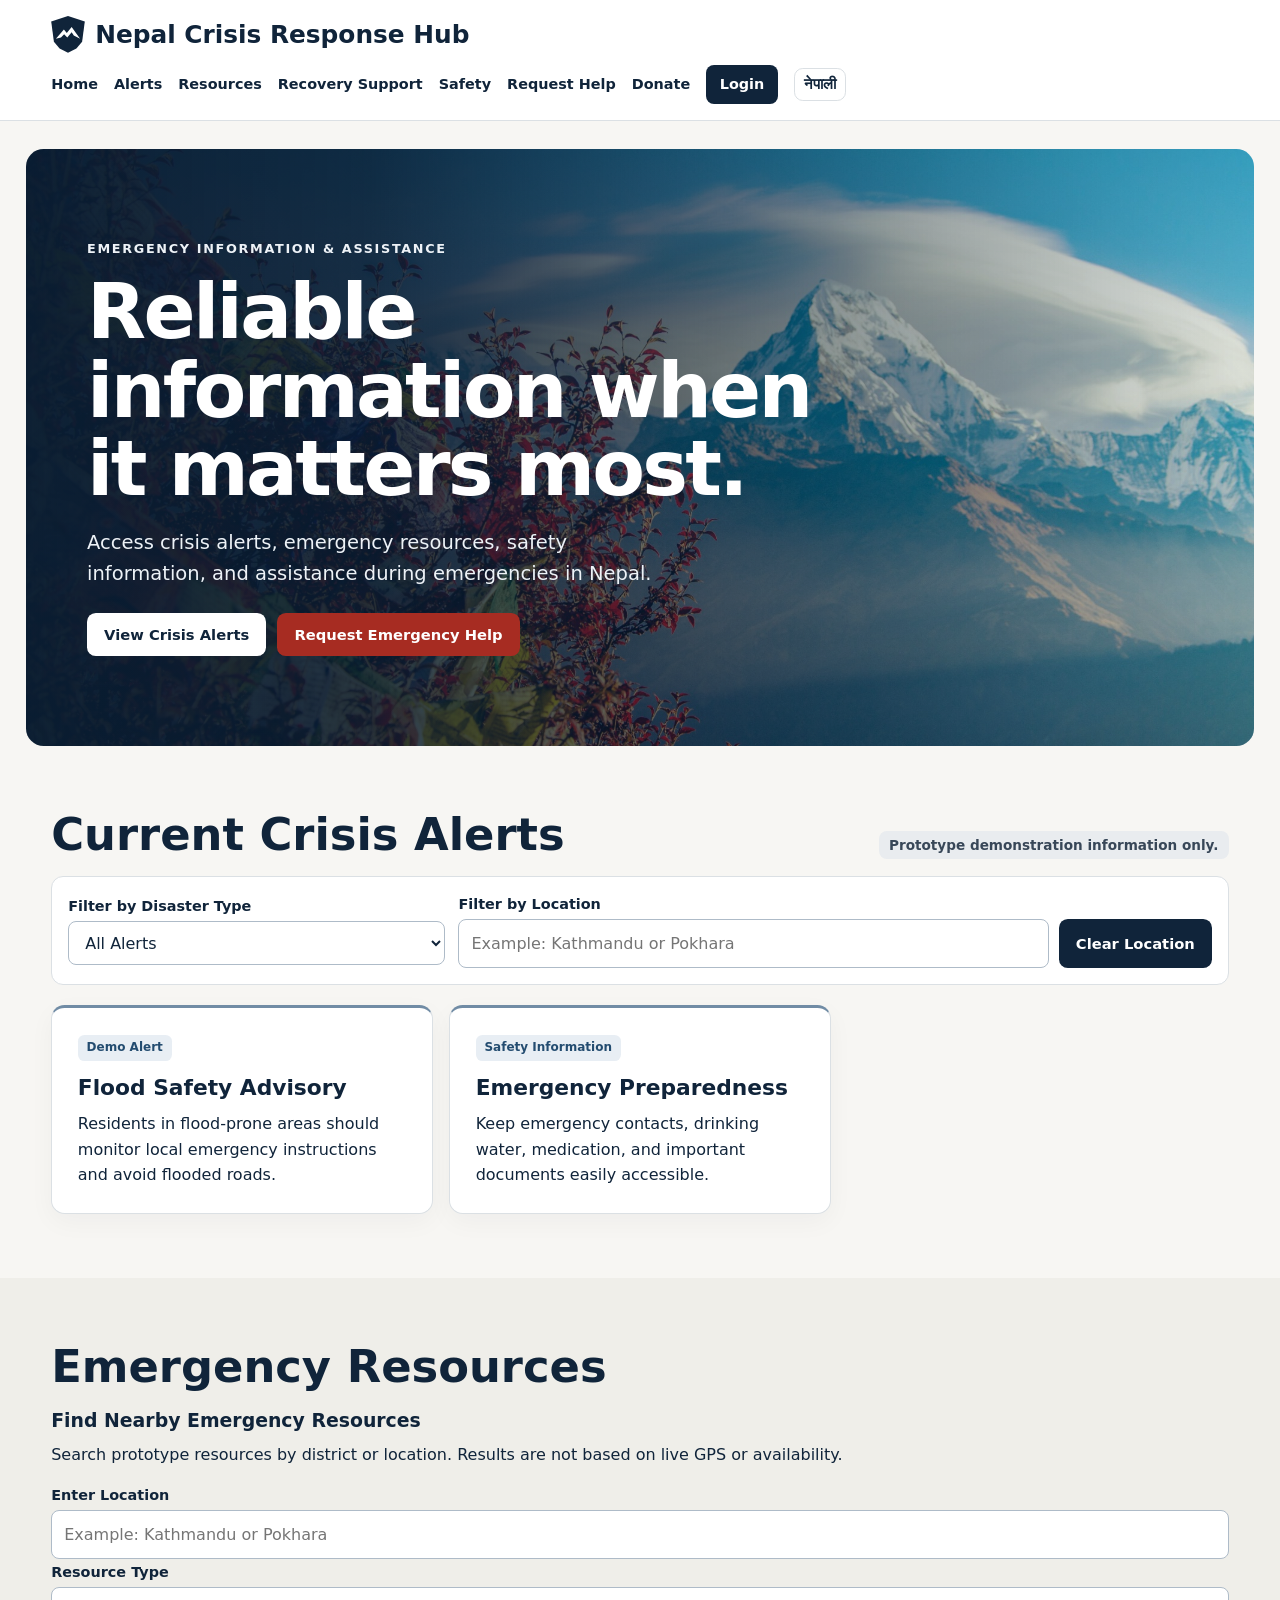
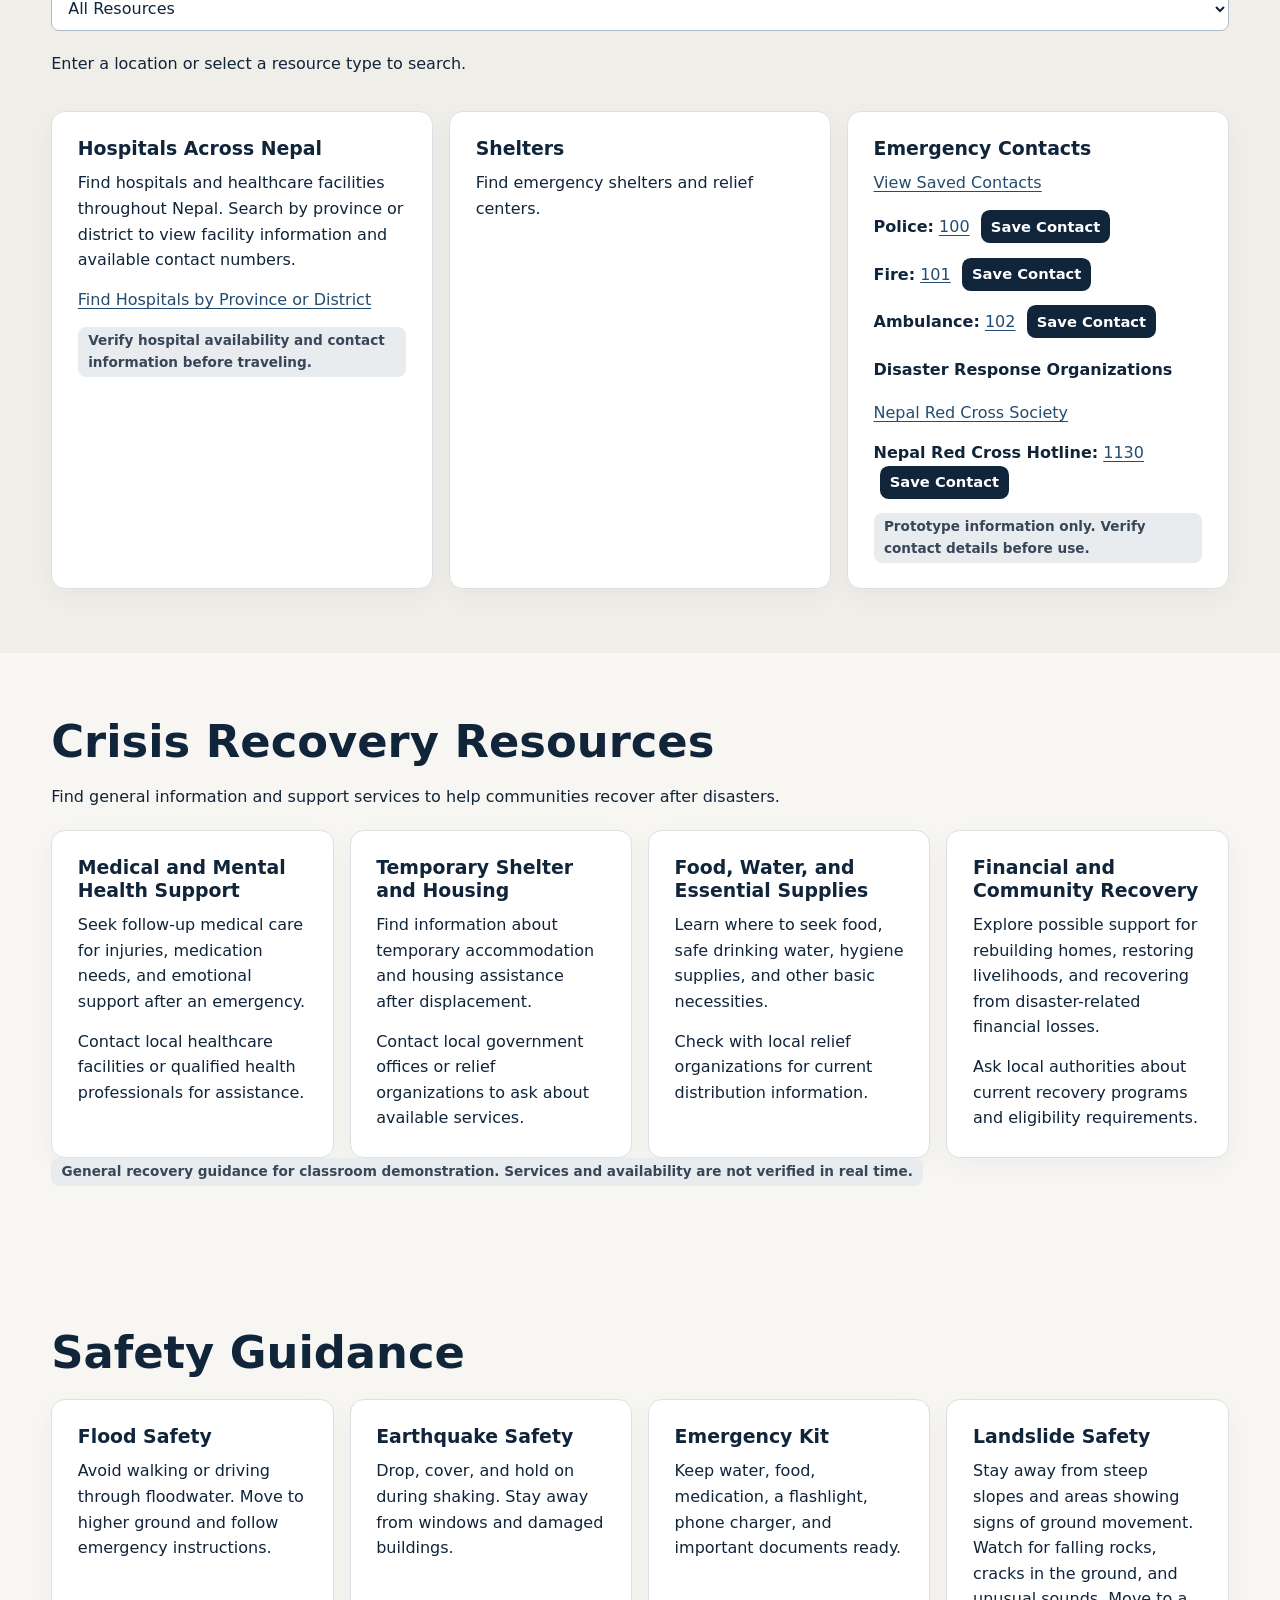
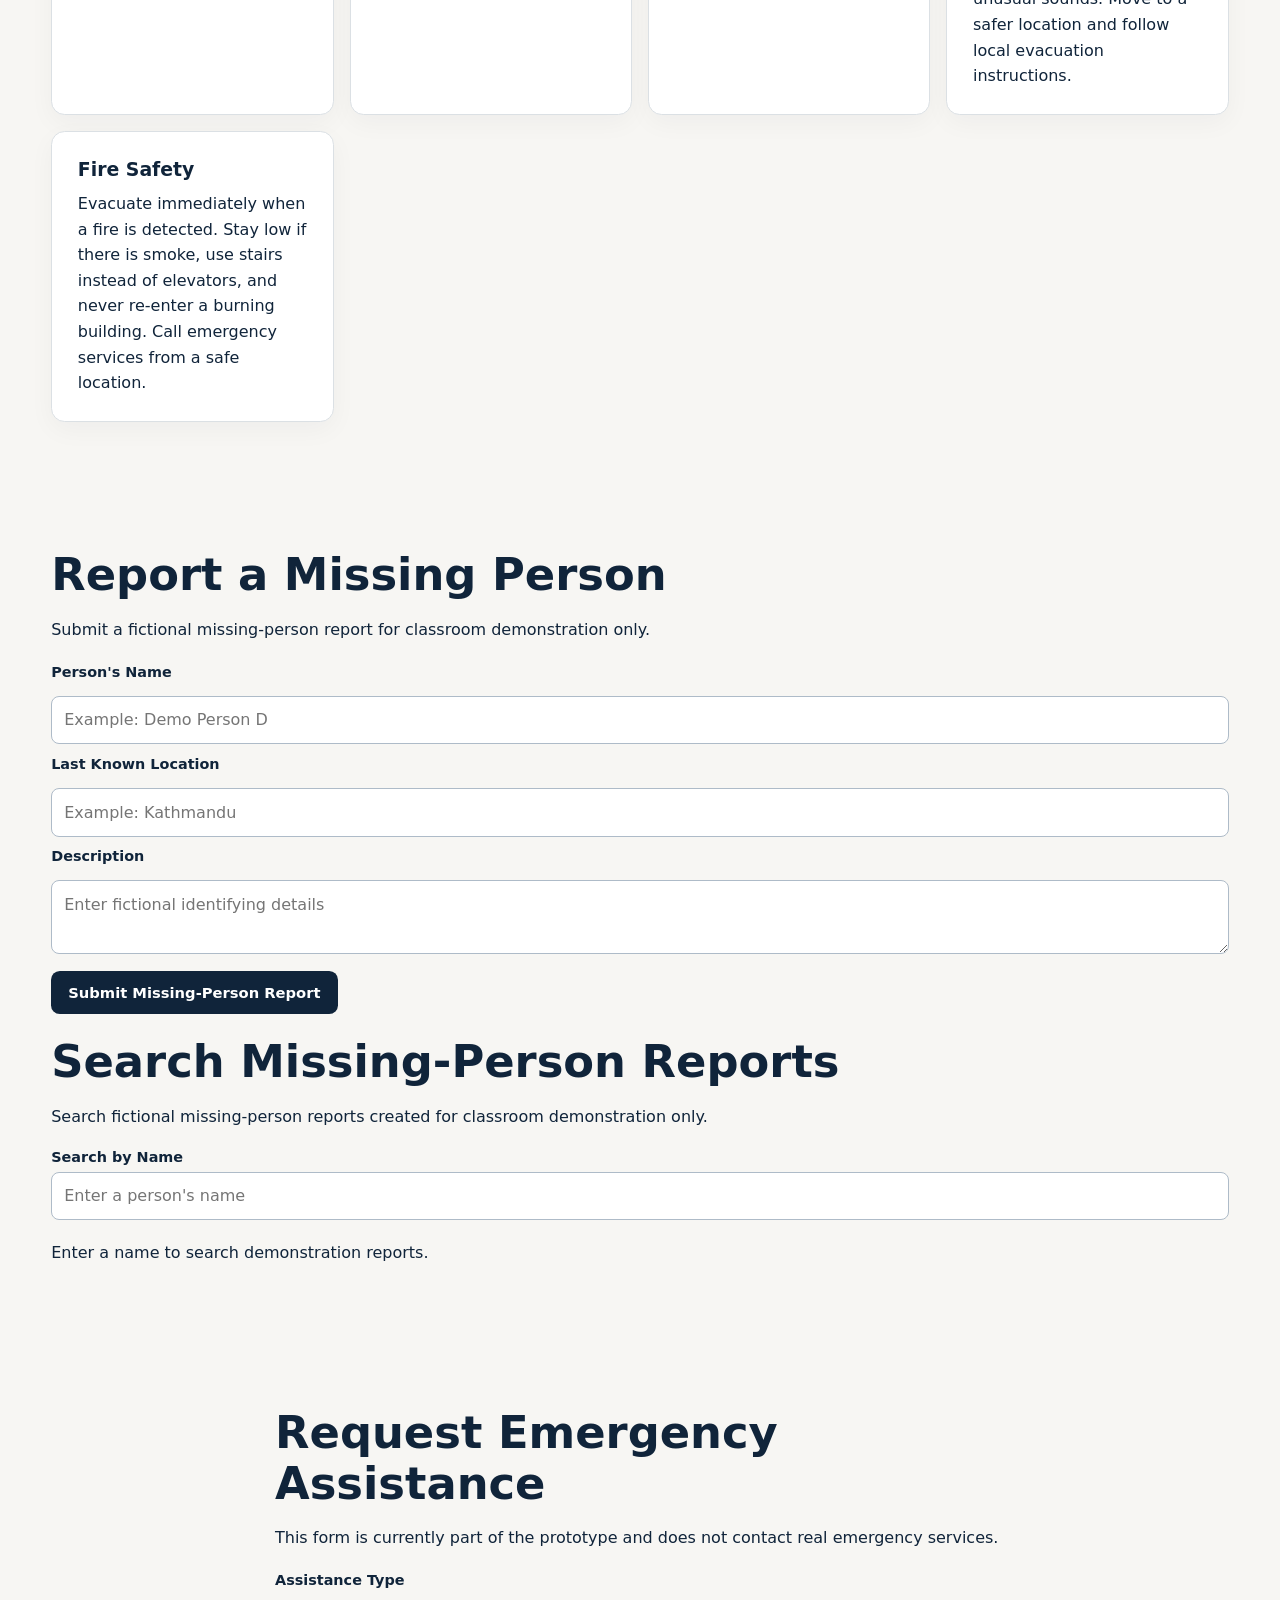
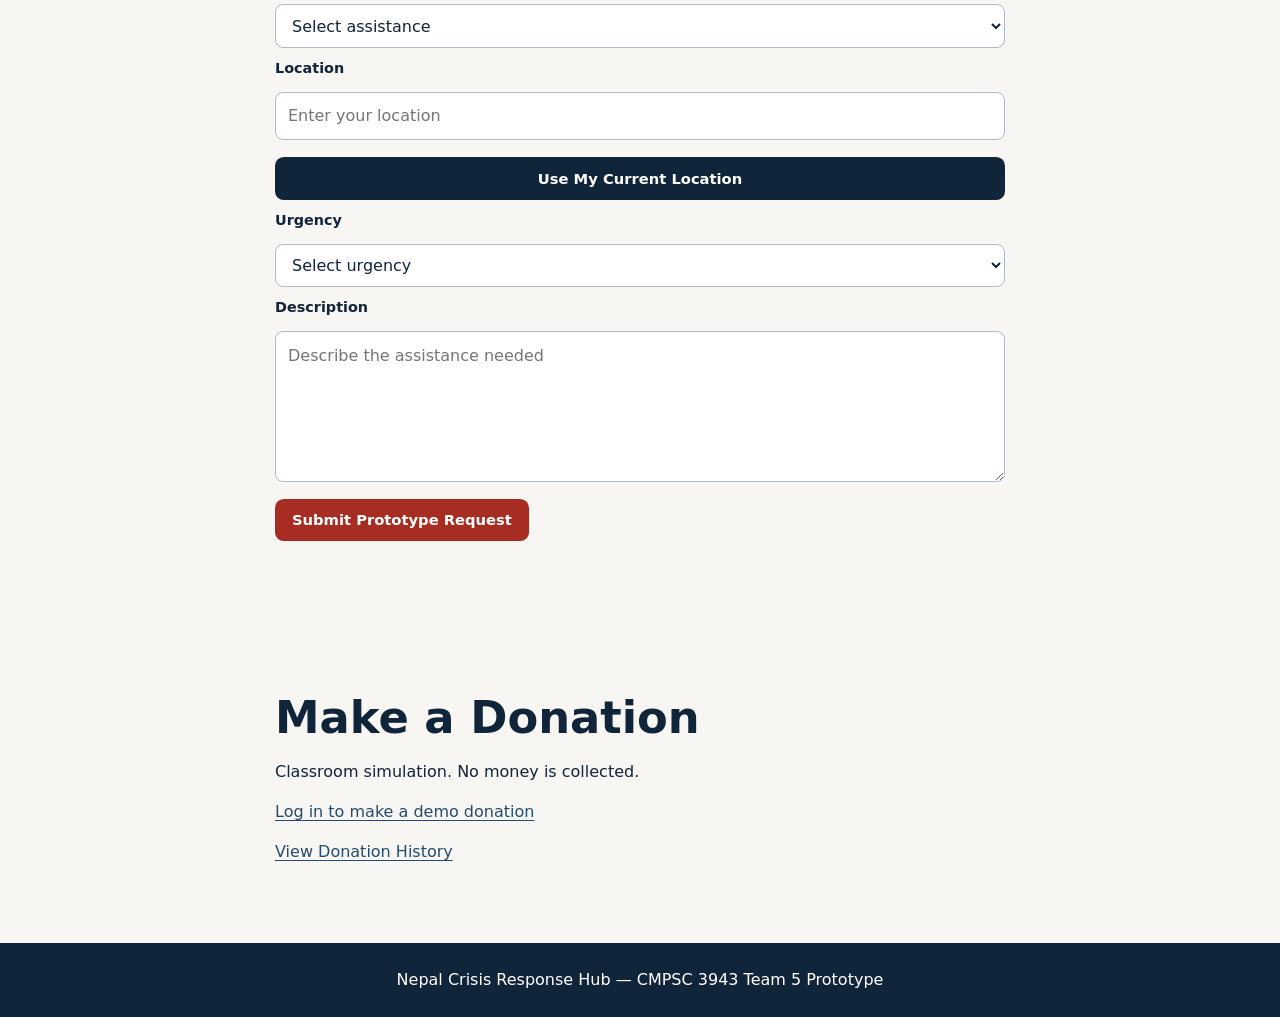
==== commit 32791ca9: "Update website design and show request submitter in the Summary box." ====
--- a/frontend/index.html
+++ b/frontend/index.html
@@ -11,7 +11,7 @@
 
 <header>
     <div class="container nav">
-        <h1>Nepal Crisis Response Hub</h1>
+        <h1 class="site-brand"><span class="site-crest" aria-hidden="true"></span><span>Nepal Crisis Response Hub</span></h1>
 
        <nav>
     <a href="index.html">Home</a>
@@ -60,13 +60,13 @@
 </div>
 
 
-        <h2>Current Crisis Alerts</h2>
-
-        <p class="prototype-warning">
-            Prototype demonstration information only.
-        </p>
+        <div class="section-heading">
+            <h2>Current Crisis Alerts</h2>
+            <p class="prototype-warning">Prototype demonstration information only.</p>
+        </div>
 
         
+        <div class="alert-filters">
         <div class="alert-filter">
             <label for="alertTypeFilter">
                 Filter by Disaster Type
@@ -103,6 +103,8 @@
 
 
 
+        </div>
+
         <div class="cards" id="alertsContainer">
 
             <article class="card">
--- a/frontend/css/style.css
+++ b/frontend/css/style.css
@@ -1,234 +1,257 @@
-* {
-    box-sizing: border-box;
-}
+:root {
+    --ink: #10243a;
+    --muted: #48586a;
+    --paper: #fff;
+    --canvas: #f7f6f3;
+    --alternate: #efeee9;
+    --line: #dbe0e4;
+    --red: #a72c22;
+    --red-hover: #842118;
+    --shadow: 0 8px 26px #10243a0a;
+    --font-sans: "Segoe UI", system-ui, -apple-system, Arial, sans-serif;
+}
+
+*, *::before, *::after { box-sizing: border-box; }
+[hidden] { display: none !important; }
 
 body {
     margin: 0;
-    font-family: Arial, Helvetica, sans-serif;
-    background: #f5f7fa;
-    color: #1f2937;
+    font-family: var(--font-sans);
+    background: var(--canvas);
+    color: var(--ink);
     line-height: 1.6;
 }
 
-.container {
-    width: min(1100px, 90%);
-    margin: auto;
-}
+.container { width: min(1320px, 92%); margin-inline: auto; }
+h2, h3, h4 { line-height: 1.2; }
+h2 { margin: 0 0 1rem; font: 700 clamp(1.75rem, 3.5vw, 2.85rem)/1.13 var(--font-sans); }
+h3 { margin: 0 0 .65rem; font-size: 1.18rem; }
+p { margin: 0 0 .9rem; }
+a { color: #234c70; text-underline-offset: .18em; }
+:focus-visible { outline: 3px solid #195b94; outline-offset: 4px; }
 
 header {
-    background: #ffffff;
-    border-bottom: 1px solid #dce1e7;
+    background: var(--paper);
+    border-bottom: 1px solid var(--line);
 }
 
 .nav {
     display: flex;
     align-items: center;
     justify-content: space-between;
-    gap: 20px;
-    padding: 18px 0;
-}
-
-.nav h1 {
+    flex-wrap: wrap;
+    gap: .75rem 1.5rem;
+    padding-block: 1rem;
+}
+
+.site-brand {
+    display: flex;
+    align-items: center;
+    gap: .65rem;
     margin: 0;
-    font-size: 22px;
-}
-
-nav {
-    display: flex;
-    flex-wrap: wrap;
+    font: 700 clamp(1.12rem, 2vw, 1.55rem)/1.12 var(--font-sans);
+}
+
+.site-crest {
+    display: grid;
+    place-items: center;
+    width: 2.1rem;
+    height: 2.3rem;
+    flex: none;
+    background: var(--ink);
+    clip-path: polygon(50% 0, 100% 15%, 92% 70%, 75% 88%, 50% 100%, 25% 88%, 8% 70%, 0 15%);
+}
+
+.site-crest::before {
+    content: "";
+    width: 72%;
+    height: 50%;
+    background: white;
+    clip-path: polygon(0 74%, 33% 24%, 45% 43%, 65% 10%, 100% 74%, 74% 56%, 65% 38%, 47% 67%, 34% 49%, 21% 67%);
+}
+
+nav { display: flex; flex-wrap: wrap; align-items: center; gap: .4rem 1rem; }
+nav a { color: var(--ink); text-decoration: none; font-size: .9rem; font-weight: 650; }
+nav a:hover { text-decoration: underline; }
+#authNavLink, #logoutButton { background: var(--ink); color: white; padding: .5rem .85rem; border-radius: .5rem; }
+
+.hero {
+    display: grid;
     align-items: center;
-    gap: 20px;
-}
-
-nav a {
+    min-height: clamp(28rem, 43vw, 39rem);
+    width: min(1440px, 96%);
+    margin: clamp(1rem, 2.2vw, 2rem) auto 0;
+    padding-block: clamp(2.75rem, 7vw, 6rem);
+    border-radius: 1.1rem;
+    background: linear-gradient(90deg, #091d32fa 0%, #091d32de 28%, #091d3273 66%, #091d321a 100%),
+        #10243a url("../images/nepal-mountain.jpg") center 36% / cover no-repeat;
+    color: white;
+}
+
+.hero .container { width: 90%; }
+.hero h2 { max-width: 49rem; letter-spacing: -.035em; margin: .7rem 0 1.15rem; font-size: clamp(2.45rem, 6vw, 5rem); line-height: 1.02; }
+.hero p:not(.label) { max-width: 36rem; color: #edf2f7; font-size: clamp(1rem, 2vw, 1.22rem); }
+.hero .label { color: #edf2f7; font-weight: 750; text-transform: uppercase; letter-spacing: .13em; font-size: .8rem; }
+.hero-buttons { display: flex; flex-wrap: wrap; gap: .7rem; margin-top: 1.5rem; }
+.hero :focus-visible { outline-color: white; }
+.hero .primary { background: white; color: var(--ink); }
+.hero .primary:hover { background: #e8eef4; }
+.hero .secondary { background: var(--red); color: white; border-color: transparent; }
+.hero .secondary:hover { background: var(--red-hover); }
+
+.button, button {
+    display: inline-block;
+    padding: .65rem 1rem;
+    border: 1px solid transparent;
+    border-radius: .55rem;
+    background: var(--ink);
+    color: white;
+    font: 650 .92rem/1.35 var(--font-sans);
     text-decoration: none;
-    color: #374151;
-    font-weight: 600;
-}
-
-.hero {
-    padding: 90px 0;
-    background: #eef2f7;
-}
-
-.hero h2 {
-    max-width: 700px;
-    font-size: clamp(36px, 6vw, 60px);
-    line-height: 1.05;
-    margin: 10px 0 20px;
-}
-
-.hero p {
-    max-width: 650px;
-}
-
-.label {
-    font-weight: bold;
-    text-transform: uppercase;
-    letter-spacing: 1px;
-}
-
-.hero-buttons {
-    display: flex;
-    flex-wrap: wrap;
-    gap: 12px;
-    margin-top: 30px;
-}
-
-.button {
+    cursor: pointer;
+}
+
+button { margin-top: .5rem; }
+button:hover, .button:hover { background: #213e5a; }
+button:disabled { opacity: .6; cursor: default; }
+.secondary { background: white; color: var(--ink); border-color: var(--line); }
+.secondary:hover { background: var(--alternate); }
+
+.section { padding-block: clamp(2.5rem, 5vw, 4.5rem); }
+.alternate { background: var(--alternate); }
+.section-heading { display: flex; align-items: baseline; justify-content: space-between; flex-wrap: wrap; gap: .2rem 1rem; }
+.section-heading .prototype-warning { margin-bottom: 1rem; }
+.prototype-warning {
     display: inline-block;
-    padding: 12px 20px;
-    border-radius: 6px;
-    text-decoration: none;
-    font-weight: bold;
-}
-
-.primary {
-    background: #1f2937;
-    color: white;
-}
-
-.secondary {
-    background: white;
-    color: #1f2937;
-    border: 1px solid #cbd5e1;
-}
-
-.section {
-    padding: 70px 0;
-}
-
-.alternate {
-    background: #e9edf2;
+    padding: .2rem .65rem;
+    border-radius: .5rem;
+    background: #e9ecef;
+    color: #384758;
+    font-size: .85rem;
+    font-weight: 650;
 }
 
 .cards {
     display: grid;
-    grid-template-columns: repeat(auto-fit, minmax(220px, 1fr));
-    gap: 20px;
-    margin-top: 25px;
-}
-
-.card {
-    background: white;
-    border: 1px solid #dce1e7;
-    border-radius: 8px;
-    padding: 24px;
-}
+    grid-template-columns: repeat(auto-fit, minmax(min(100%, 235px), 1fr));
+    gap: 1rem;
+    margin-top: 1.25rem;
+}
+
+.card, .auth-card {
+    min-width: 0;
+    background: var(--paper);
+    border: 1px solid var(--line);
+    border-radius: .85rem;
+    padding: clamp(1rem, 2.3vw, 1.6rem);
+    box-shadow: var(--shadow);
+    overflow-wrap: anywhere;
+}
+
+.card .badge { margin-bottom: .85rem; }
+.card p:last-child { margin-bottom: 0; }
+.card button + button { margin-inline-start: .35rem; }
 
 .badge {
     display: inline-block;
-    background: #e5e7eb;
-    padding: 4px 8px;
-    border-radius: 4px;
-    font-size: 13px;
-    font-weight: bold;
-}
-
-.prototype-warning {
-    font-weight: bold;
-}
-
-.form-container {
-    max-width: 700px;
-}
-
-form {
-    display: grid;
-    gap: 12px;
-    margin-top: 25px;
-}
-
-input,
-select,
-textarea {
+    padding: .22rem .55rem;
+    border-radius: .4rem;
+    background: #e8eef4;
+    color: #234c70;
+    font-size: .75rem;
+    font-weight: 750;
+}
+
+#alertsContainer { grid-template-columns: repeat(auto-fill, minmax(min(100%, 300px), 1fr)); }
+#alertsContainer .card { border-top: 3px solid #718ca5; }
+#alertsContainer :is([data-severity="high"], [data-severity="critical"]) { border-top-color: var(--red); }
+#alertsContainer :is([data-severity="high"], [data-severity="critical"]) .badge { background: #fbe0db; color: #83291d; }
+#alertsContainer :is([data-severity="moderate"], [data-severity="medium"]) { border-top-color: #997018; }
+#alertsContainer :is([data-severity="moderate"], [data-severity="medium"]) .badge { background: #ffedc9; color: #694900; }
+#alertsContainer [data-severity="low"] { border-top-color: #3e795d; }
+#alertsContainer [data-severity="low"] .badge { background: #e0f0e6; color: #24563d; }
+#alertsContainer h3 { font: 700 1.36rem/1.2 var(--font-sans); }
+
+.alert-filters {
+    display: grid;
+    grid-template-columns: minmax(0, 1fr) minmax(0, 2fr);
+    gap: .85rem;
+    padding: 1rem;
+    border: 1px solid var(--line);
+    border-radius: .75rem;
+    background: var(--paper);
+}
+.alert-location-filter { display: grid; grid-template-columns: minmax(0, 1fr) auto; gap: 0 .6rem; align-items: end; }
+.alert-location-filter label { grid-column: 1 / -1; }
+#clearAlertLocation { margin: 0; align-self: stretch; }
+
+.form-container { max-width: 730px; }
+form { display: grid; gap: .55rem; margin-top: 1.15rem; }
+label { display: inline-block; margin-bottom: .2rem; font-size: .9rem; font-weight: 650; }
+input:not([type="checkbox"]), select, textarea {
     width: 100%;
-    padding: 12px;
+    padding: .65rem .75rem;
     font: inherit;
-    border: 1px solid #cbd5e1;
-    border-radius: 5px;
-}
-
-button {
-    margin-top: 10px;
-    padding: 13px;
-    border: none;
-    border-radius: 5px;
-    background: #1f2937;
-    color: white;
-    font-weight: bold;
-    cursor: pointer;
-}
-
-#formMessage {
-    font-weight: bold;
-}
-
-footer {
-    padding: 30px 0;
-    background: #111827;
-    color: white;
-    text-align: center;
-}
+    color: var(--ink);
+    background: white;
+    border: 1px solid #aebbc8;
+    border-radius: .5rem;
+}
+input[type="checkbox"] { margin-inline-end: .4rem; accent-color: var(--ink); }
+textarea { resize: vertical; }
+form button[type="submit"] { justify-self: start; }
+#helpForm button[type="submit"], #donationForm button[type="submit"] { background: var(--red); }
+#helpForm button[type="submit"]:hover, #donationForm button[type="submit"]:hover { background: var(--red-hover); }
+#formMessage, #loginMessage, #registerMessage { font-weight: 650; }
+#loginMessage:empty, #registerMessage:empty, #locationMessage:empty, #donationMessage:empty, #contactMessage:empty { display: none; }
+
+.auth-page {
+    min-height: calc(100svh - 72px);
+    display: grid;
+    place-items: center;
+    padding: 2rem 1rem;
+    background: linear-gradient(115deg, #10243ae8, #10243a99),
+        var(--ink) url("../images/nepal-valley.webp") center / cover no-repeat;
+}
+.auth-card { width: min(100%, 30rem); padding: clamp(1.4rem, 4vw, 2.5rem); }
+.auth-card form { margin-bottom: 1rem; }
+.workspace-page main { min-height: 75vh; }
+.workspace-page .card { margin-bottom: .75rem; }
+.workspace-page .cards .card { margin-bottom: 0; }
+.workspace-page :is(#assignedRequestsSection, #responderRequestsSection) { margin-top: 2.5rem; }
+#requestList { margin-top: 1rem; }
+#requestHistorySection { margin-top: 2rem; }
+#resourceAvailabilitySection { width: min(1320px, 92%); margin: 0 auto 3rem; }
+
+.request-submitter {
+    border-top: 1px solid var(--line);
+    margin-top: 1rem;
+    padding-top: .7rem;
+    color: var(--muted);
+    font-size: .88rem;
+}
+
+.language-toggle, .contact-save { margin: 0; padding: .35rem .55rem; }
+.language-toggle { background: white; color: var(--ink); border-color: var(--line); }
+.language-toggle:hover { background: var(--alternate); }
+.contact-save { margin-inline-start: .4rem; }
+
+footer { padding: 1.5rem 0; background: var(--ink); color: white; text-align: center; }
+footer p { margin: 0; }
 
 @media (max-width: 700px) {
-    .nav {
-        align-items: flex-start;
-        flex-direction: column;
+    .nav { padding-block: .75rem; }
+    nav { gap: .35rem .75rem; }
+    .hero {
+        min-height: 25rem;
+        background-image: linear-gradient(90deg, #091d32ed, #091d32ad 74%, #091d3254),
+            url("../images/nepal-mountain.jpg");
+        background-position: center, 68% 36%;
     }
-
-    nav {
-        flex-wrap: wrap;
-    }
-
-    .hero {
-        padding: 60px 0;
-    }
-}
-.auth-page {
-    min-height: calc(100vh - 80px);
-    display: flex;
-    justify-content: center;
-    align-items: center;
-    padding: 50px 20px;
-}
-
-.auth-card {
-    width: min(500px, 100%);
-    background: white;
-    border: 1px solid #dce1e7;
-    border-radius: 8px;
-    padding: 35px;
-}
-
-.auth-card h2 {
-    margin-top: 0;
-}
-
-.auth-card form {
-    margin-bottom: 20px;
-}
-
-.auth-card a {
-    color: #1f2937;
-    font-weight: bold;
-}
-
-#loginMessage,
-#registerMessage {
-    font-weight: bold;
-    margin-top: 10px;
-}
-.language-toggle,
-.contact-save {
-    margin: 0 0 0 0.5rem;
-    padding: 0.35rem 0.6rem;
-}
-
-.language-toggle {
-    border: 1px solid currentColor;
-}
-
-#donationForm[hidden] {
-    display: none;
-}
+    .alert-filters { grid-template-columns: 1fr; }
+}
+
+@media (max-width: 380px) {
+    .alert-location-filter { grid-template-columns: 1fr; gap: .35rem; }
+    #clearAlertLocation { justify-self: start; }
+}
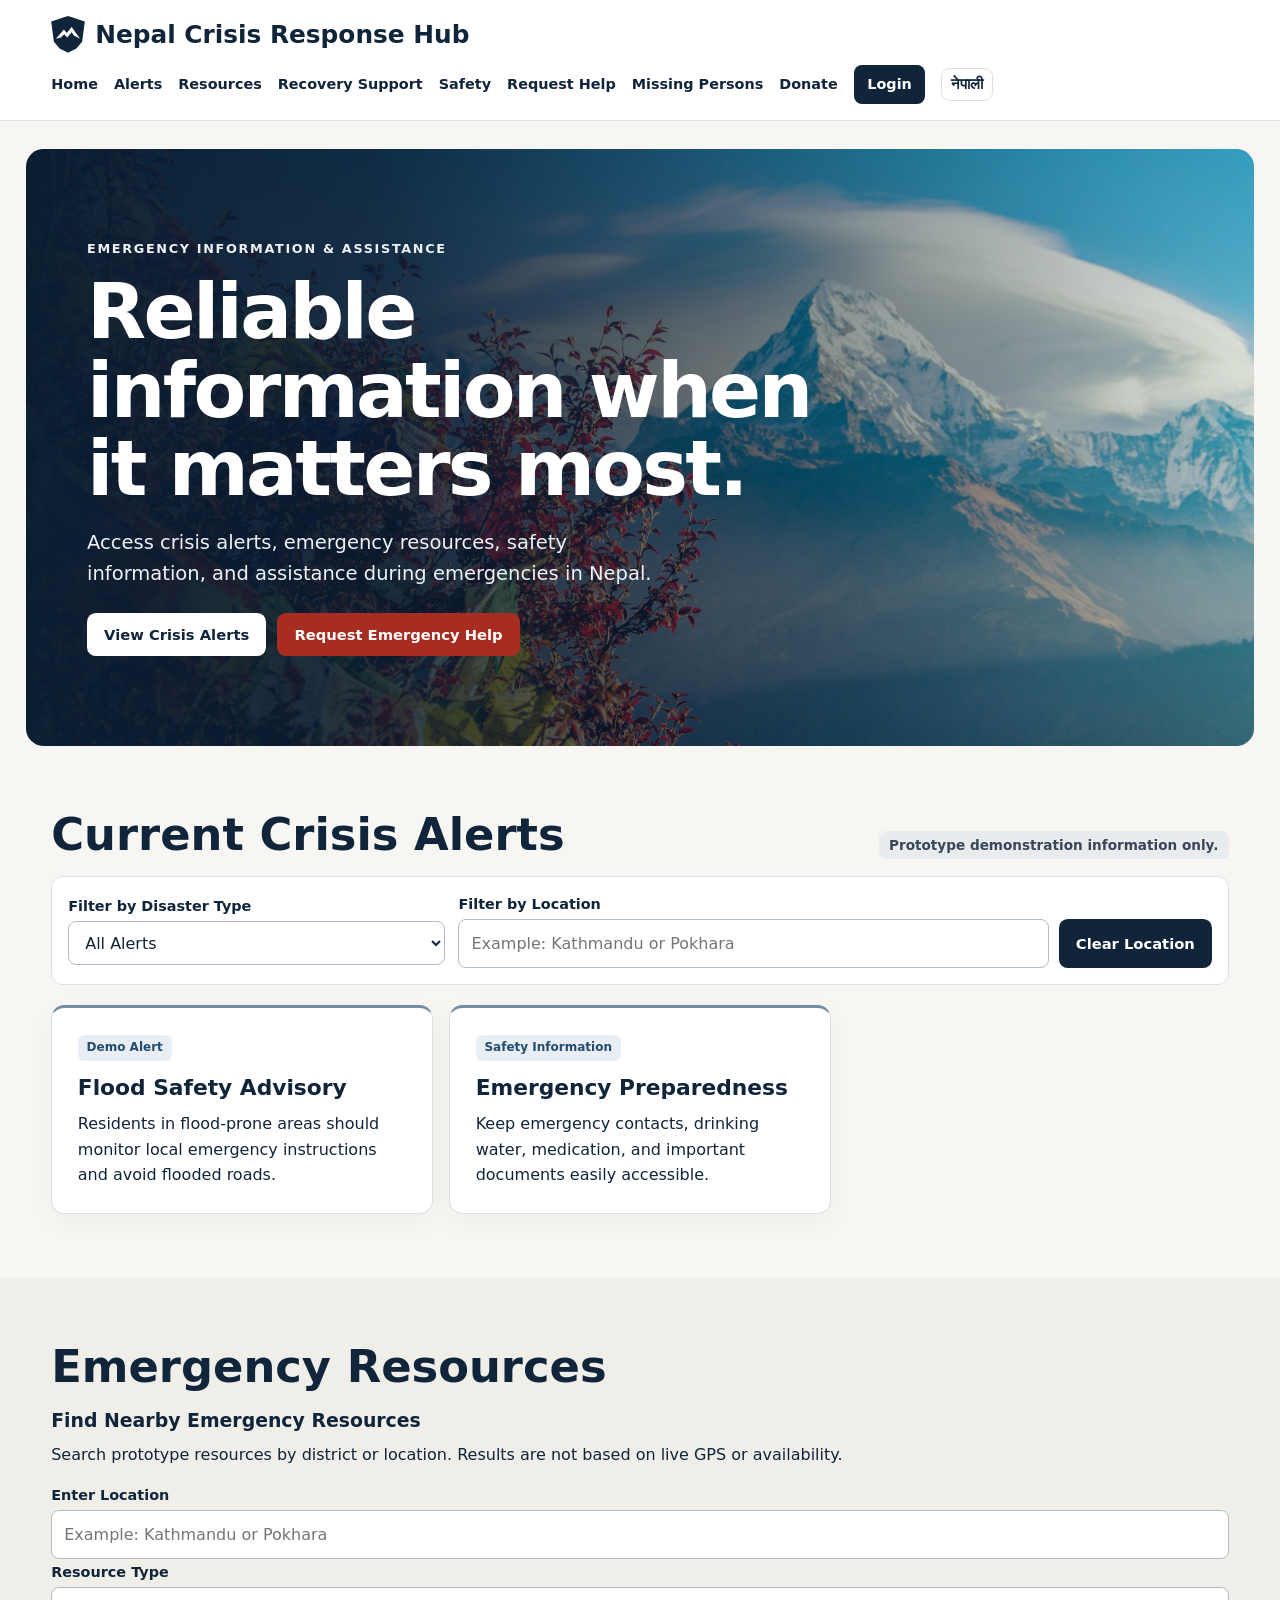
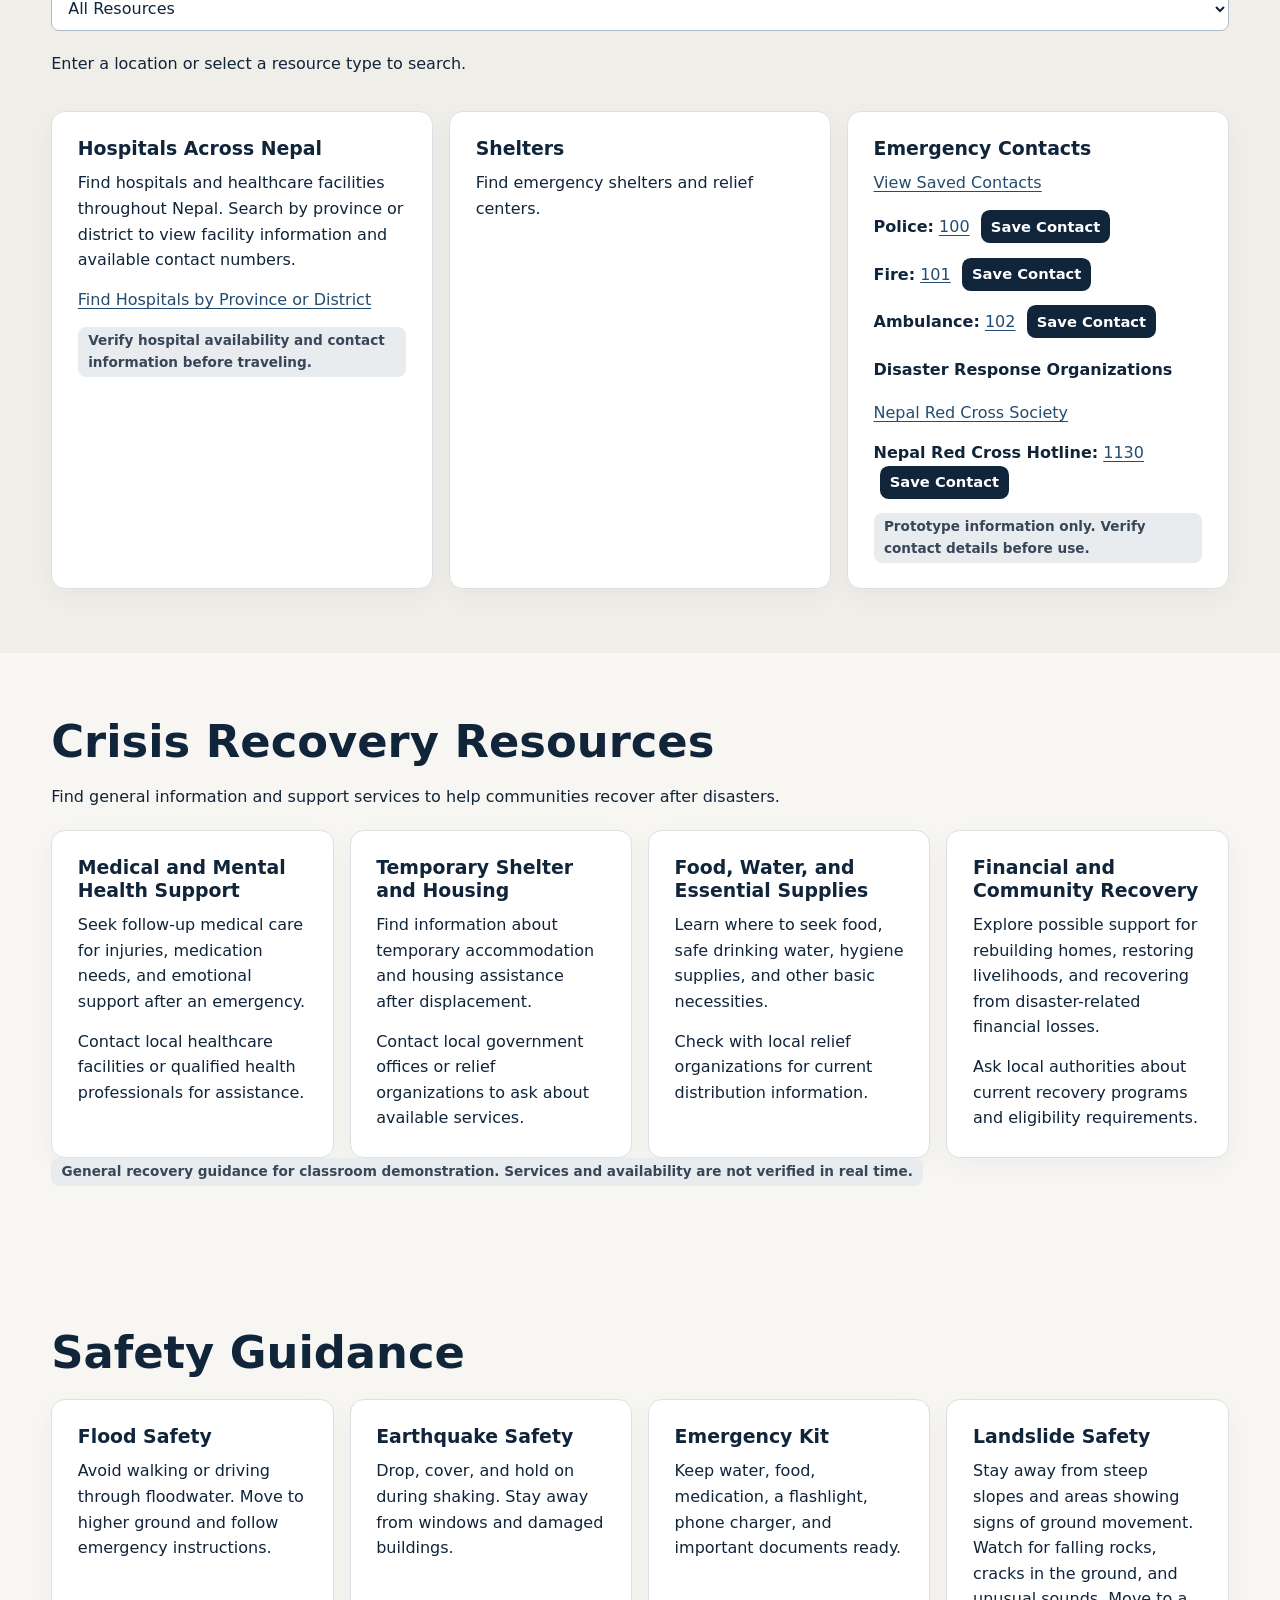
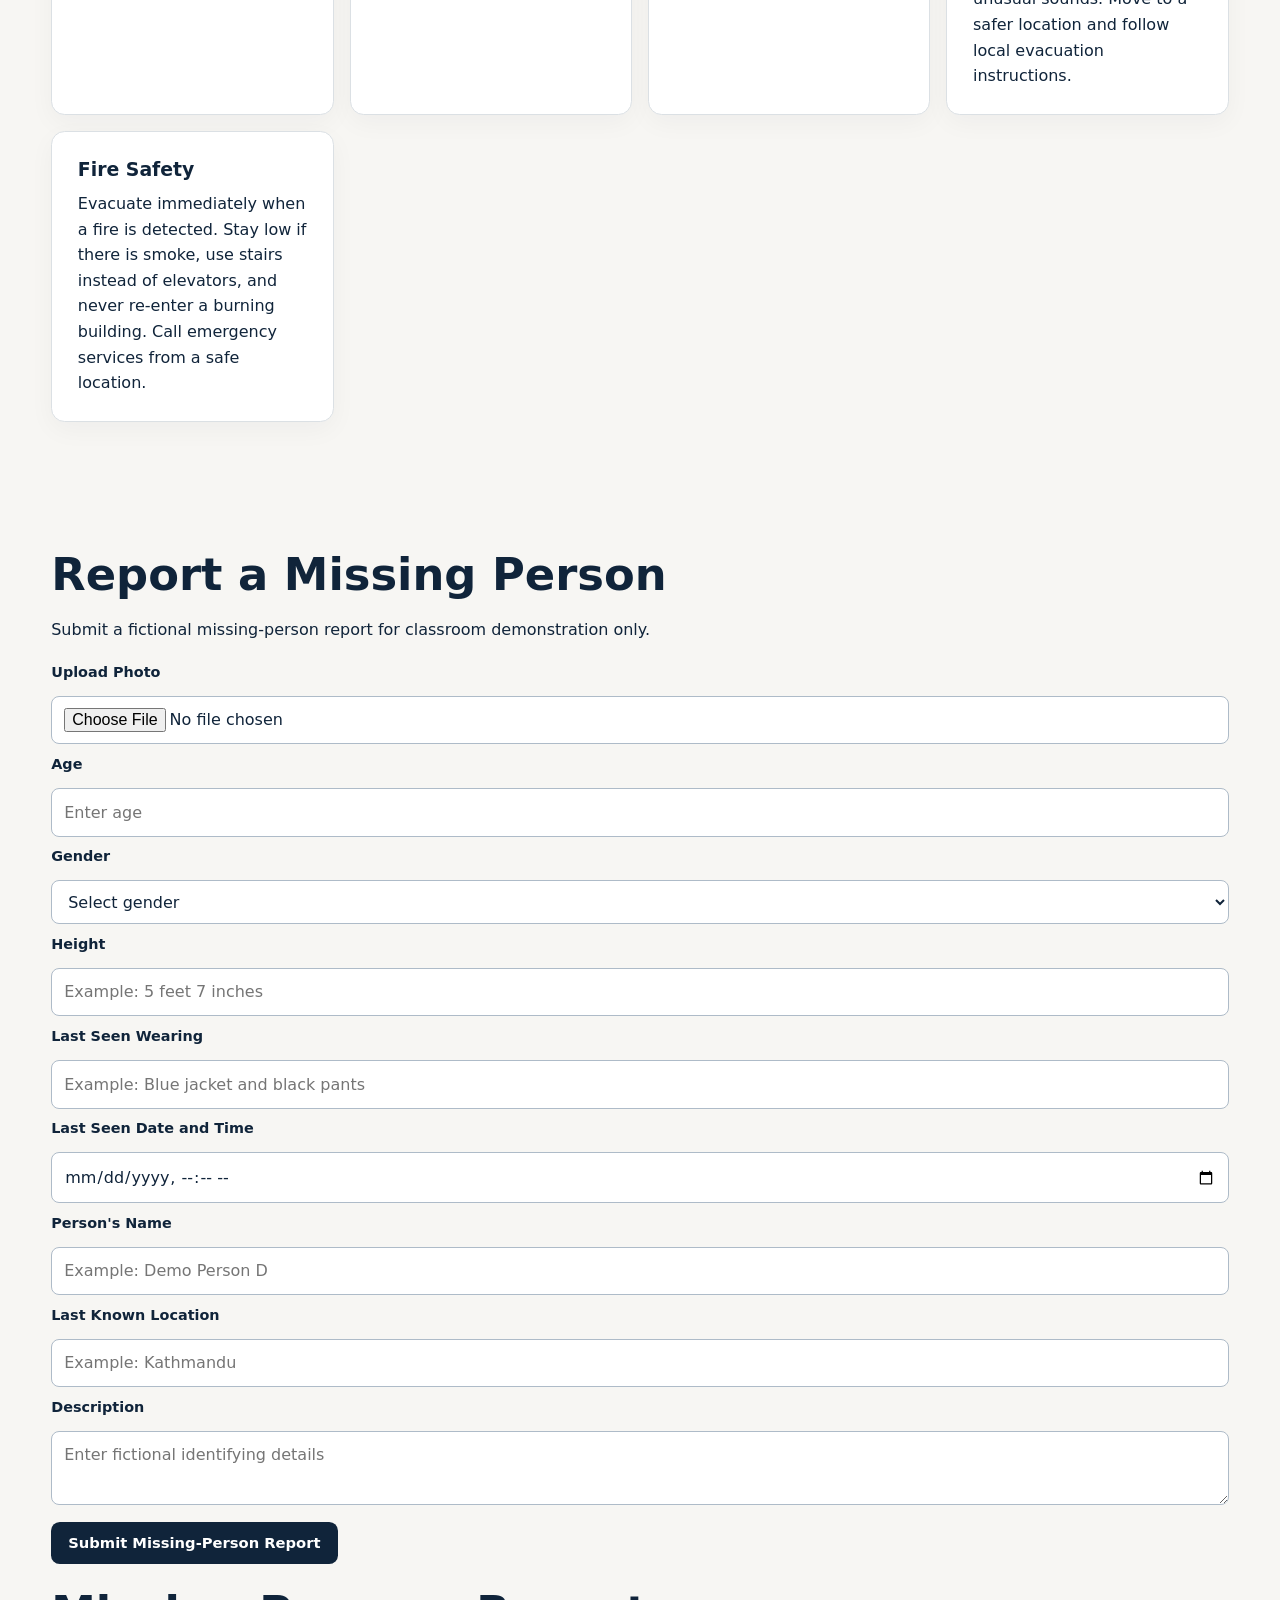
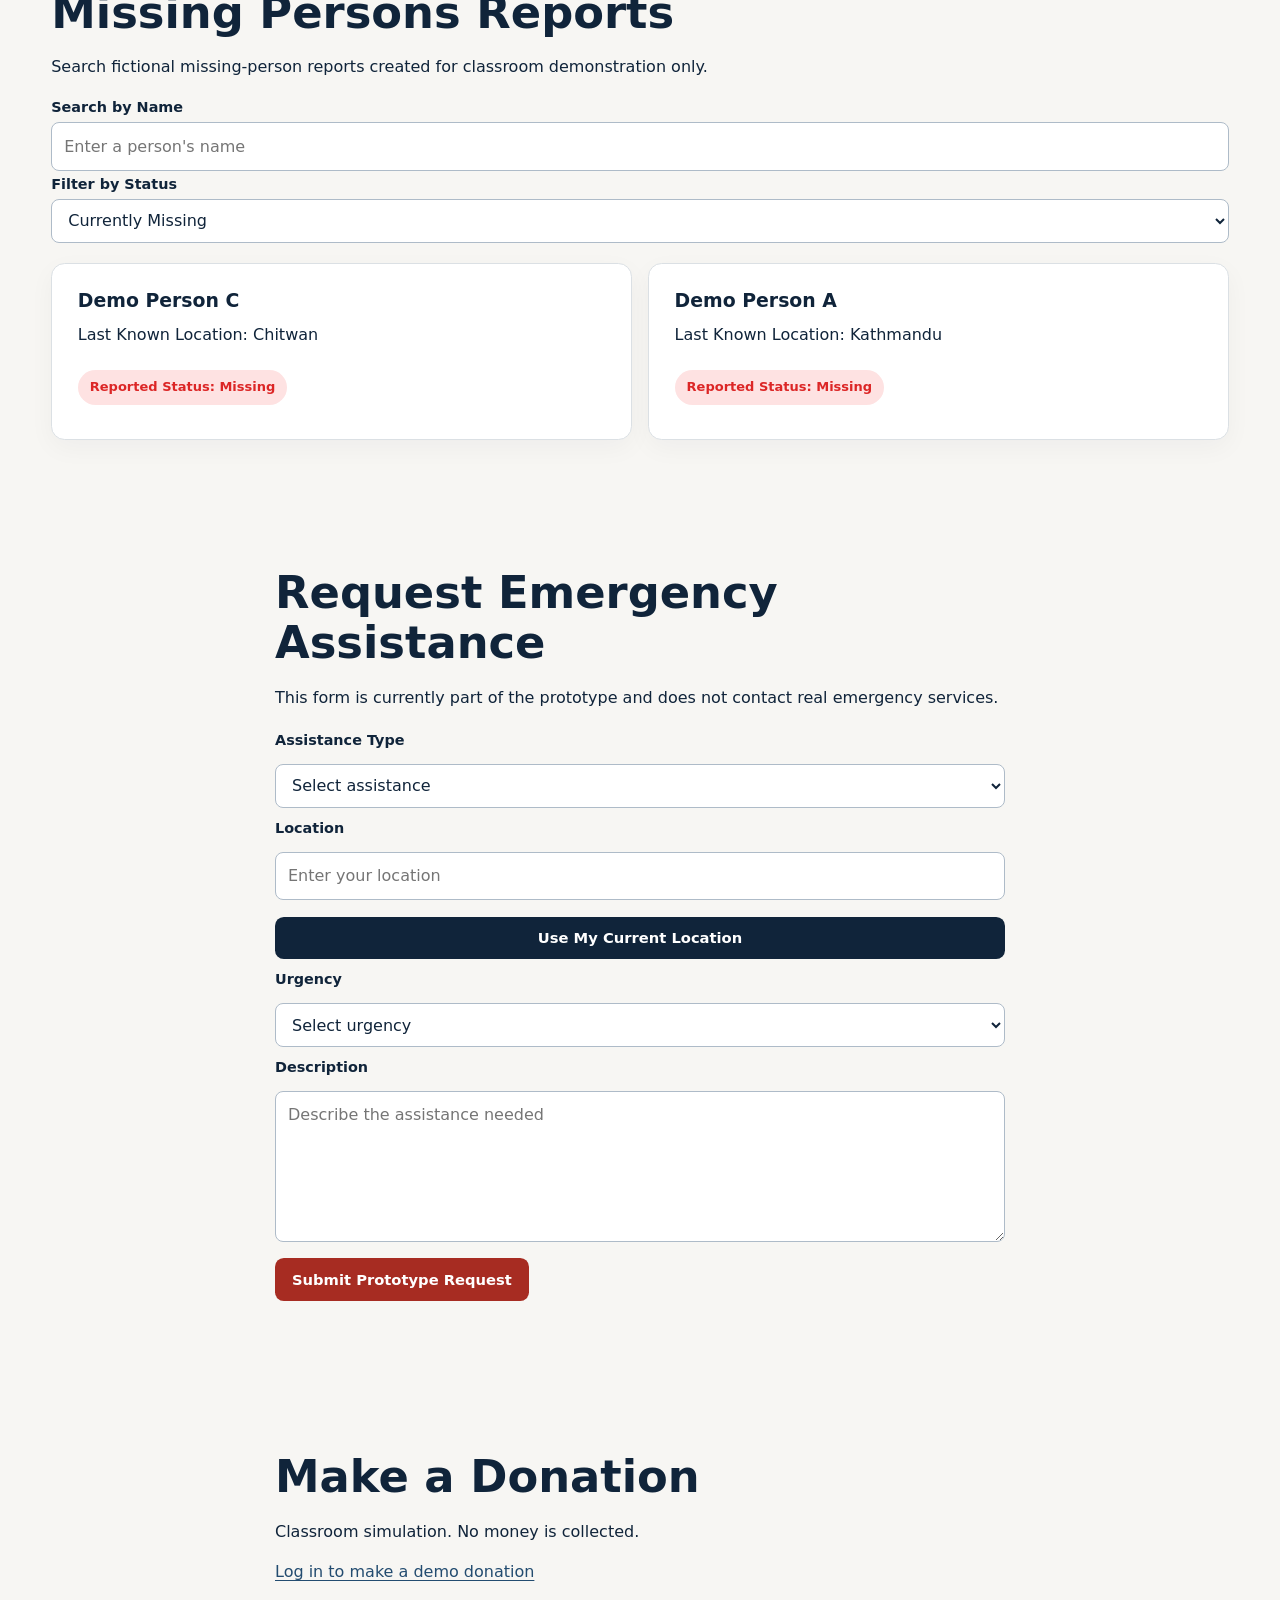
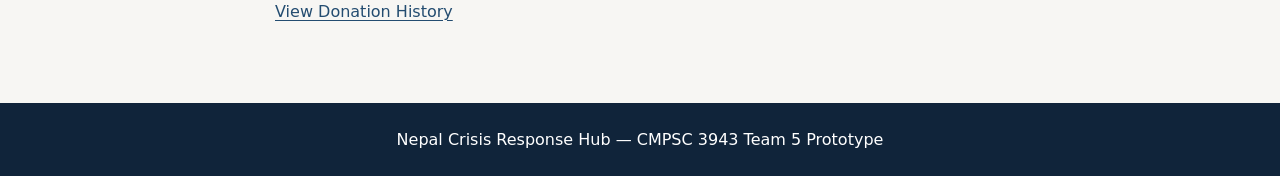
==== commit 3b3b6269: "Implement final demo enhancements and interactive crisis response features" ====
--- a/frontend/index.html
+++ b/frontend/index.html
@@ -20,6 +20,7 @@
     <a href="#recovery">Recovery Support</a>
     <a href="#safety">Safety</a>
     <a href="#help">Request Help</a>
+    <a href="#missingPersons">Missing Persons</a>
     <a href="#donate">Donate</a>
 <a href="login.html" id="authNavLink">Login</a>
     <button type="button" id="languageToggle" class="language-toggle"></button>
@@ -398,6 +399,60 @@
 </p>
 
 <form id="missingPersonForm">
+
+<label for="missingPersonPhoto">Upload Photo</label>
+<input
+    type="file"
+    id="missingPersonPhoto"
+    accept="image/jpeg,image/png,image/webp"
+>
+
+<img
+    id="missingPersonPhotoPreview"
+    alt="Missing person photo preview"
+    hidden
+    style="width:160px;height:180px;object-fit:cover;
+    border-radius:10px;margin:15px 0;"
+>
+
+<label for="missingPersonAge">Age</label>
+<input
+    type="number"
+    id="missingPersonAge"
+    min="0"
+    max="120"
+    placeholder="Enter age"
+>
+
+<label for="missingPersonGender">Gender</label>
+<select id="missingPersonGender">
+    <option value="">Select gender</option>
+    <option>Male</option>
+    <option>Female</option>
+    <option>Other</option>
+    <option>Unknown</option>
+</select>
+
+<label for="missingPersonHeight">Height</label>
+<input
+    type="text"
+    id="missingPersonHeight"
+    placeholder="Example: 5 feet 7 inches"
+>
+
+<label for="missingPersonClothing">Last Seen Wearing</label>
+<input
+    type="text"
+    id="missingPersonClothing"
+    placeholder="Example: Blue jacket and black pants"
+>
+
+<label for="missingPersonLastSeen">Last Seen Date and Time</label>
+<input
+    type="datetime-local"
+    id="missingPersonLastSeen"
+>
+
     <label for="missingPersonName">Person's Name</label>
     <input
         type="text"
@@ -429,8 +484,7 @@
 </form>
 
 
-        <h2>Search Missing-Person Reports</h2>
-
+<h2>Missing Persons Reports</h2>
         <p>
             Search fictional missing-person reports created
             for classroom demonstration only.
@@ -445,6 +499,16 @@
             id="missingPersonSearch"
             placeholder="Enter a person's name"
         >
+
+
+<label for="missingStatusFilter">Filter by Status</label>
+
+<select id="missingStatusFilter">
+    <option value="missing">Currently Missing</option>
+    <option value="safe">Located Safe</option>
+    <option value="all">All Reports</option>
+</select>
+
 
         <div id="missingPersonResults" class="cards">
             <p>Enter a name to search demonstration reports.</p>
@@ -562,6 +626,7 @@
 
 
 <script src="js/language.js"></script>
+<script src="js/accounts.js"></script>
 <script src="js/app.js"></script>
 
 <script src="js/community.js"></script>
--- a/frontend/css/style.css
+++ b/frontend/css/style.css
@@ -255,3 +255,8 @@
     .alert-location-filter { grid-template-columns: 1fr; gap: .35rem; }
     #clearAlertLocation { justify-self: start; }
 }
+
+.account-settings .card + .card { margin-top: 1rem; }
+.account-settings [role="status"]:empty { display: none; }
+.account-delete button { background: var(--red); }
+.account-delete button:hover { background: var(--red-hover); }
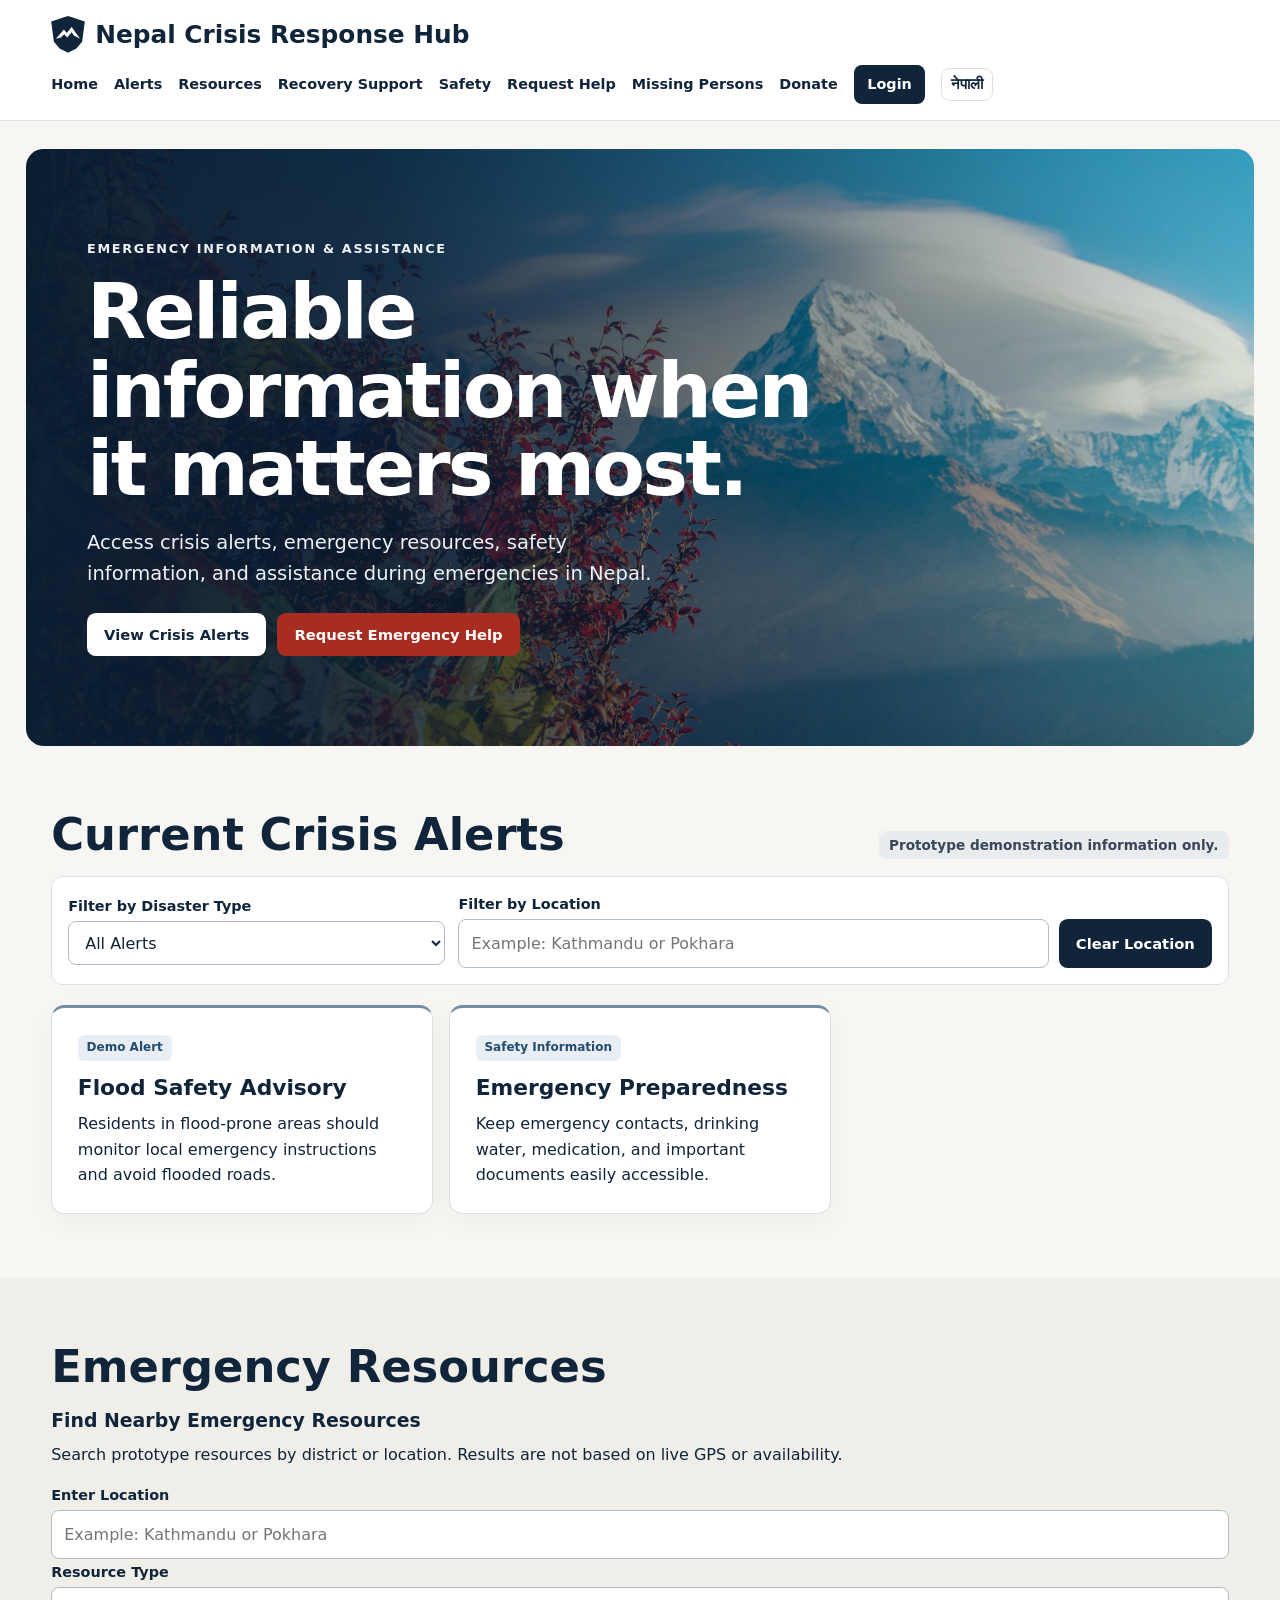
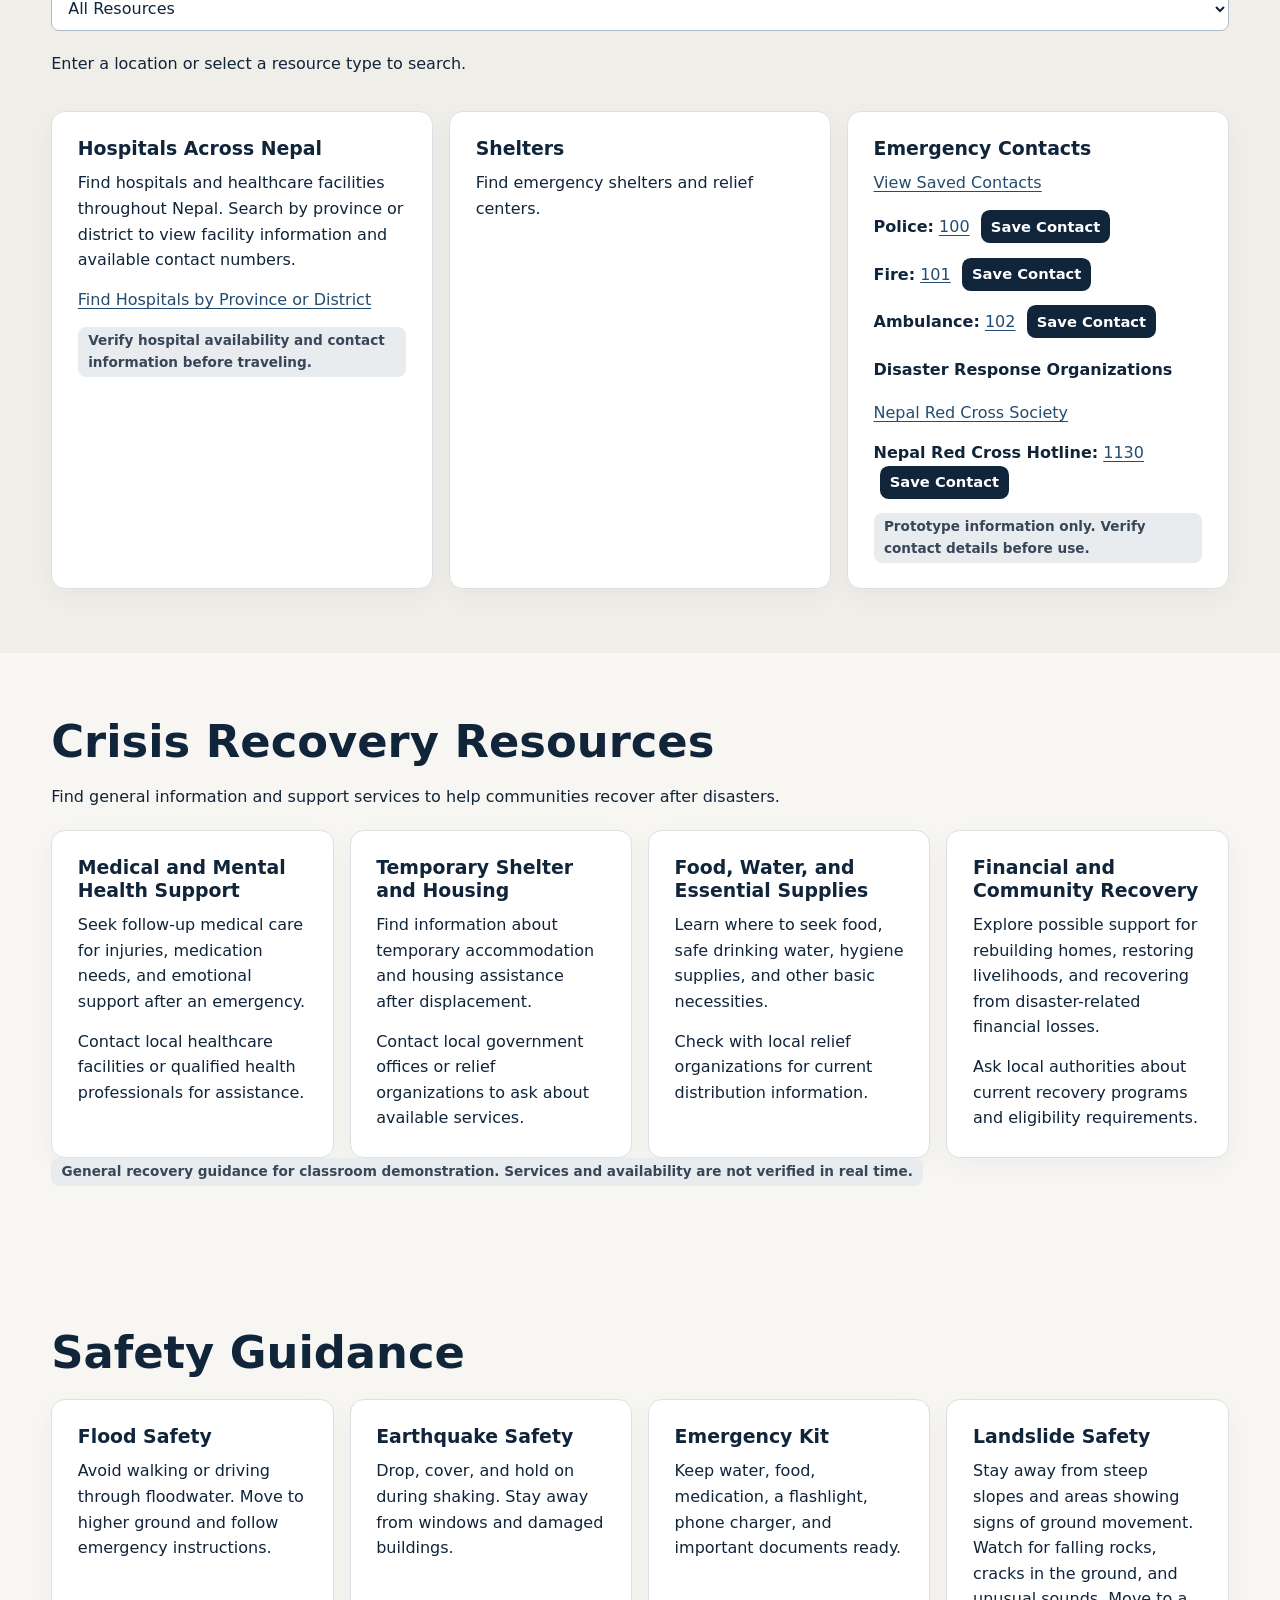
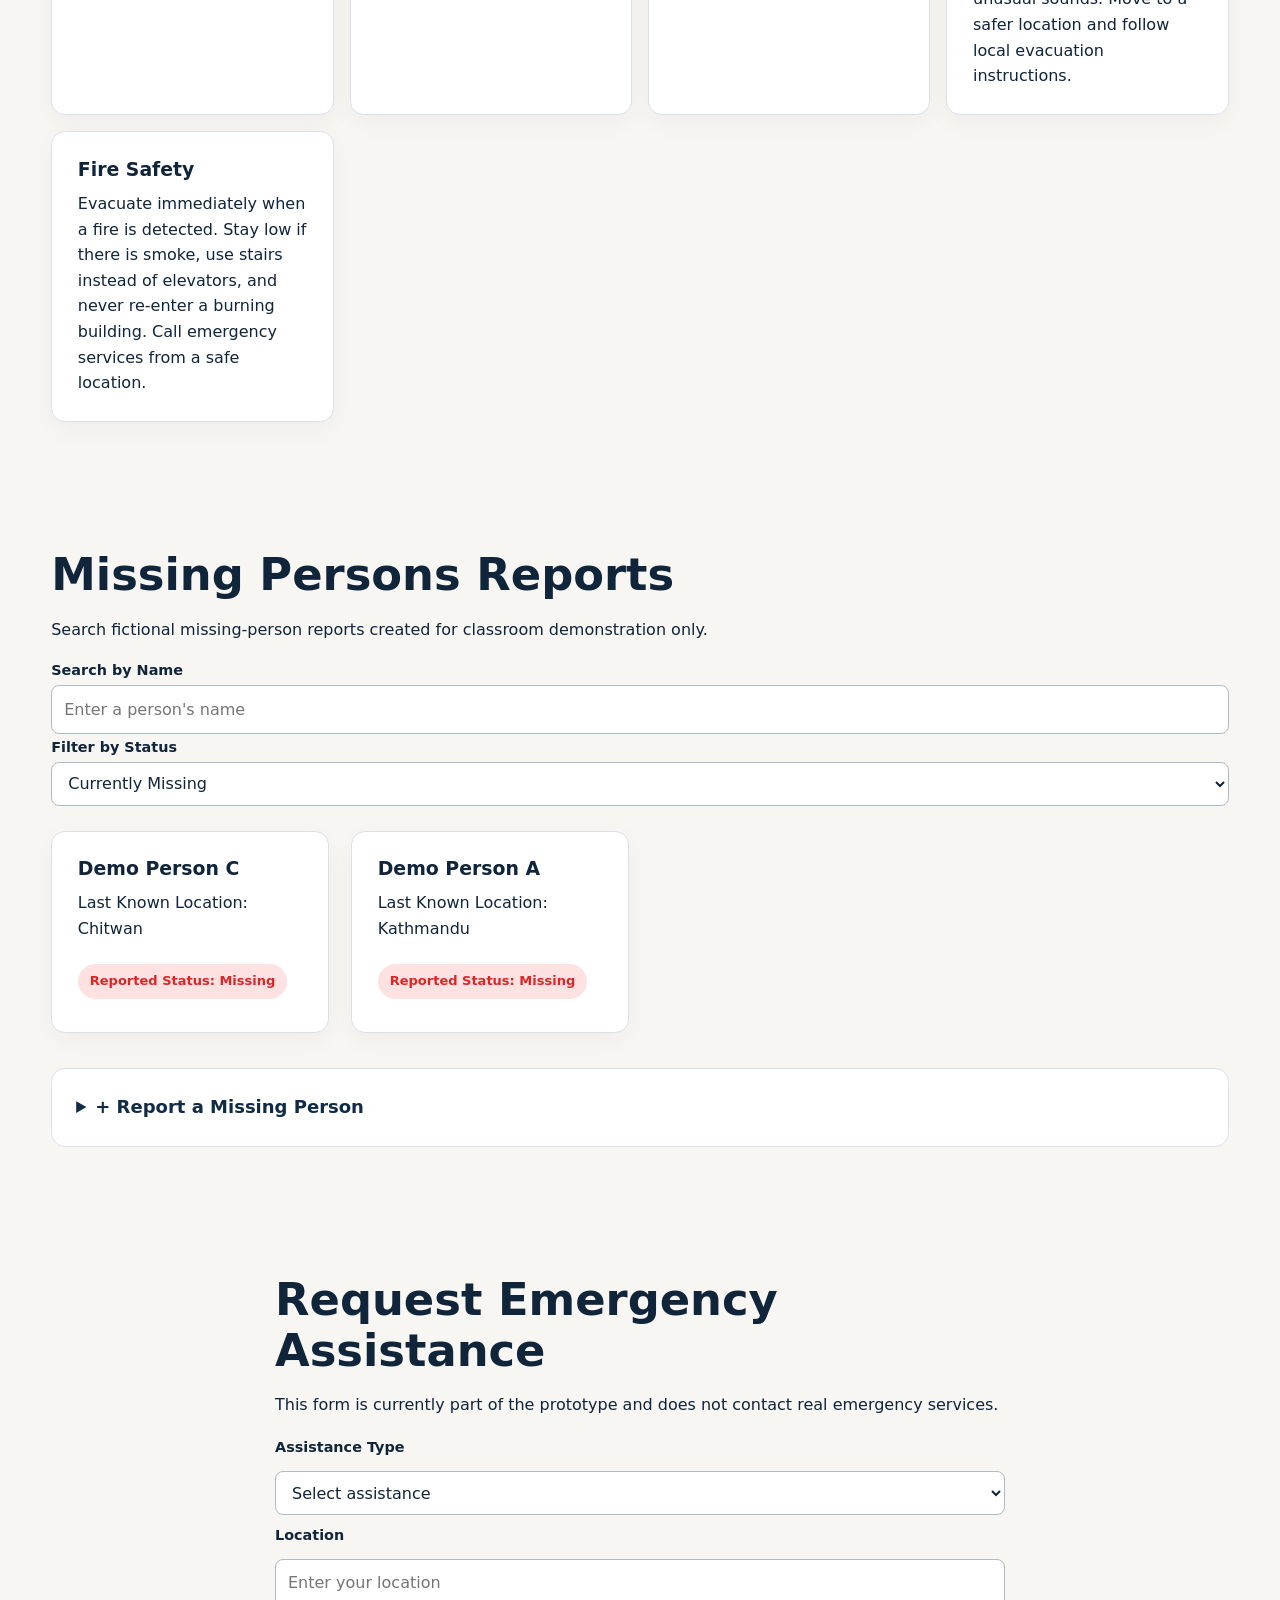
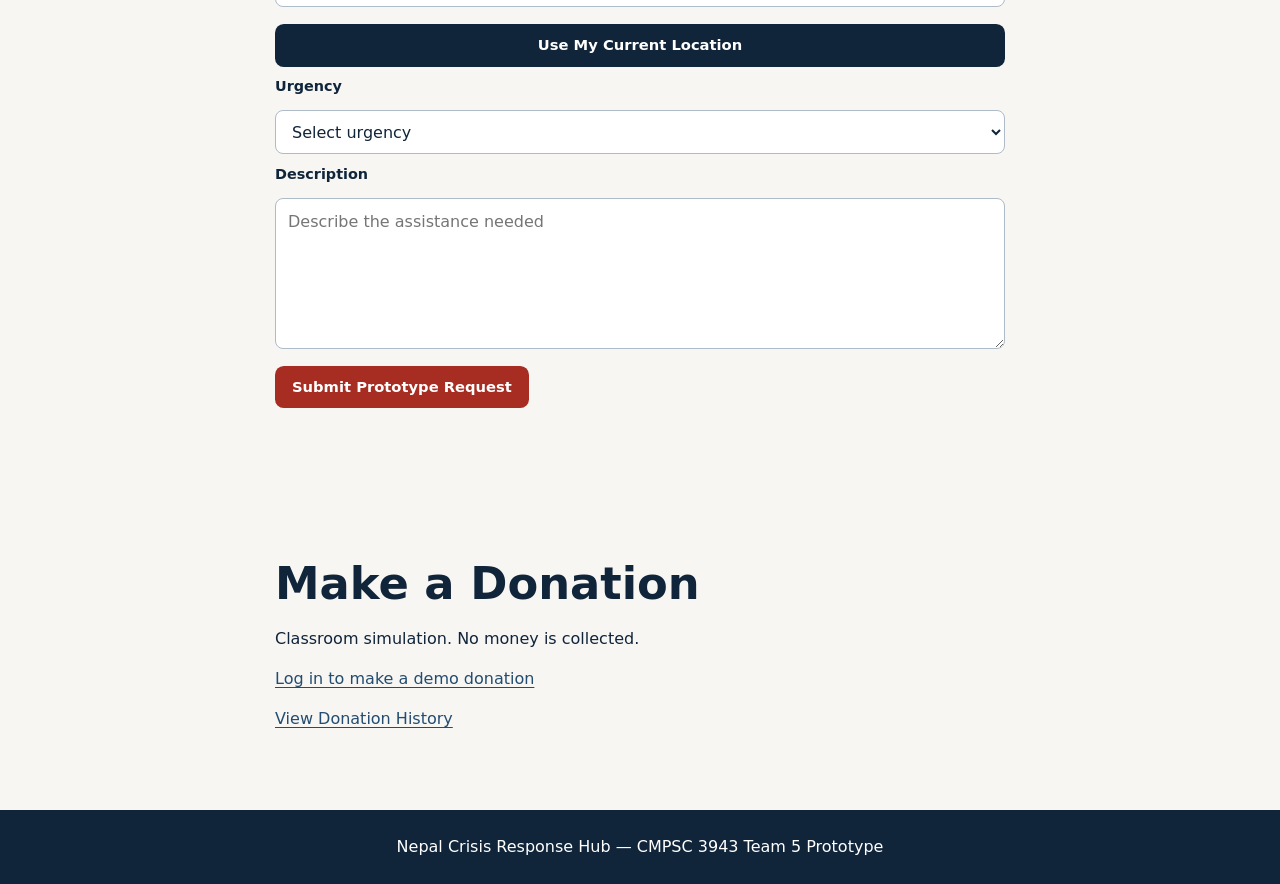
==== commit f44d3c5a: "Implement major crisis dashboard and user management upgrades" ====
--- a/frontend/index.html
+++ b/frontend/index.html
@@ -391,7 +391,40 @@
     <div class="container">
 
         
-<h2>Report a Missing Person</h2>
+<h2>Missing Persons Reports</h2>
+        <p>
+            Search fictional missing-person reports created
+            for classroom demonstration only.
+        </p>
+
+        <label for="missingPersonSearch">
+            Search by Name
+        </label>
+
+        <input
+            type="search"
+            id="missingPersonSearch"
+            placeholder="Enter a person's name"
+        >
+
+
+<label for="missingStatusFilter">Filter by Status</label>
+
+<select id="missingStatusFilter">
+    <option value="missing">Currently Missing</option>
+    <option value="safe">Located Safe</option>
+    <option value="all">All Reports</option>
+</select>
+
+
+        <div id="missingPersonResults" class="cards">
+            <p>Enter a name to search demonstration reports.</p>
+        </div>
+
+<details class="missing-report-form">
+    <summary>+ Report a Missing Person</summary>
+
+    <h2>Report a Missing Person</h2>
 
 <p>
     Submit a fictional missing-person report for
@@ -482,37 +515,10 @@
 
     <p id="missingPersonMessage" role="status"></p>
 </form>
-
-
-<h2>Missing Persons Reports</h2>
-        <p>
-            Search fictional missing-person reports created
-            for classroom demonstration only.
-        </p>
-
-        <label for="missingPersonSearch">
-            Search by Name
-        </label>
-
-        <input
-            type="search"
-            id="missingPersonSearch"
-            placeholder="Enter a person's name"
-        >
-
-
-<label for="missingStatusFilter">Filter by Status</label>
-
-<select id="missingStatusFilter">
-    <option value="missing">Currently Missing</option>
-    <option value="safe">Located Safe</option>
-    <option value="all">All Reports</option>
-</select>
-
-
-        <div id="missingPersonResults" class="cards">
-            <p>Enter a name to search demonstration reports.</p>
-        </div>
+</details>
+
+
+
     </div>
 </section>
 
--- a/frontend/css/style.css
+++ b/frontend/css/style.css
@@ -260,3 +260,149 @@
 .account-settings [role="status"]:empty { display: none; }
 .account-delete button { background: var(--red); }
 .account-delete button:hover { background: var(--red-hover); }
+
+#missingPersonResults {
+    display: grid;
+    grid-template-columns:
+        repeat(auto-fill, minmax(min(100%, 260px), 1fr));
+    align-items: start;
+    gap: 22px;
+    margin: 25px 0 35px;
+}
+
+#missingPersonResults .card {
+    height: auto !important;
+    min-height: 0 !important;
+    align-self: start;
+    border-radius: 14px;
+}
+
+.missing-report-form {
+    background: white;
+    border: 1px solid #dbe2ea;
+    border-radius: 14px;
+    padding: 24px;
+    margin-top: 30px;
+}
+
+.missing-report-form > summary {
+    cursor: pointer;
+    font-size: 18px;
+    font-weight: bold;
+    color: #102b46;
+}
+
+.missing-person-details {
+    background: #f8fafc;
+    border: 1px solid #e2e8f0;
+    border-radius: 8px;
+    padding: 12px;
+    margin: 15px 0;
+}
+
+.missing-person-details summary {
+    cursor: pointer;
+    font-weight: 600;
+    color: #102b46;
+}
+
+.missing-person-details[open] summary {
+    border-bottom: 1px solid #e2e8f0;
+    padding-bottom: 10px;
+    margin-bottom: 10px;
+}
+
+/* Unified notification center */
+
+.notification-toolbar {
+    display: flex;
+    align-items: center;
+    justify-content: space-between;
+    flex-wrap: wrap;
+    gap: 15px;
+    margin: 25px 0;
+}
+
+#notificationCenterList {
+    display: flex;
+    flex-direction: column;
+    gap: 14px;
+    margin-top: 25px;
+}
+
+.notification-item {
+    display: flex;
+    align-items: flex-start;
+    gap: 18px;
+    padding: 22px;
+    background: white;
+    border: 1px solid #dbe2ea;
+    border-left: 5px solid #2563eb;
+    border-radius: 12px;
+}
+
+.notification-item.unread {
+    background: #eff6ff;
+}
+
+.notification-icon {
+    font-size: 26px;
+    flex-shrink: 0;
+}
+
+.notification-content {
+    flex: 1;
+    min-width: 0;
+    overflow-wrap: anywhere;
+}
+
+.notification-content h3 {
+    font-size: 17px;
+    margin: 0 0 8px;
+}
+
+.notification-content p {
+    margin: 5px 0;
+}
+
+.notification-time {
+    color: #64748b;
+    font-size: 12px;
+}
+
+.notification-actions {
+    display: flex;
+    flex-wrap: wrap;
+    gap: 10px;
+    margin-top: 12px;
+}
+
+.notification-unread-dot {
+    width: 10px;
+    height: 10px;
+    background: #2563eb;
+    border-radius: 50%;
+    flex-shrink: 0;
+}
+
+.notification-badge {
+    display: inline-block;
+    background: #dc2626;
+    color: white;
+    border-radius: 20px;
+    padding: 3px 8px;
+    font-size: 12px;
+    margin-left: 5px;
+    font-weight: bold;
+}
+
+@media (max-width: 600px) {
+    .notification-item {
+        padding: 15px;
+        gap: 10px;
+    }
+
+    .notification-icon {
+        font-size: 20px;
+    }
+}
